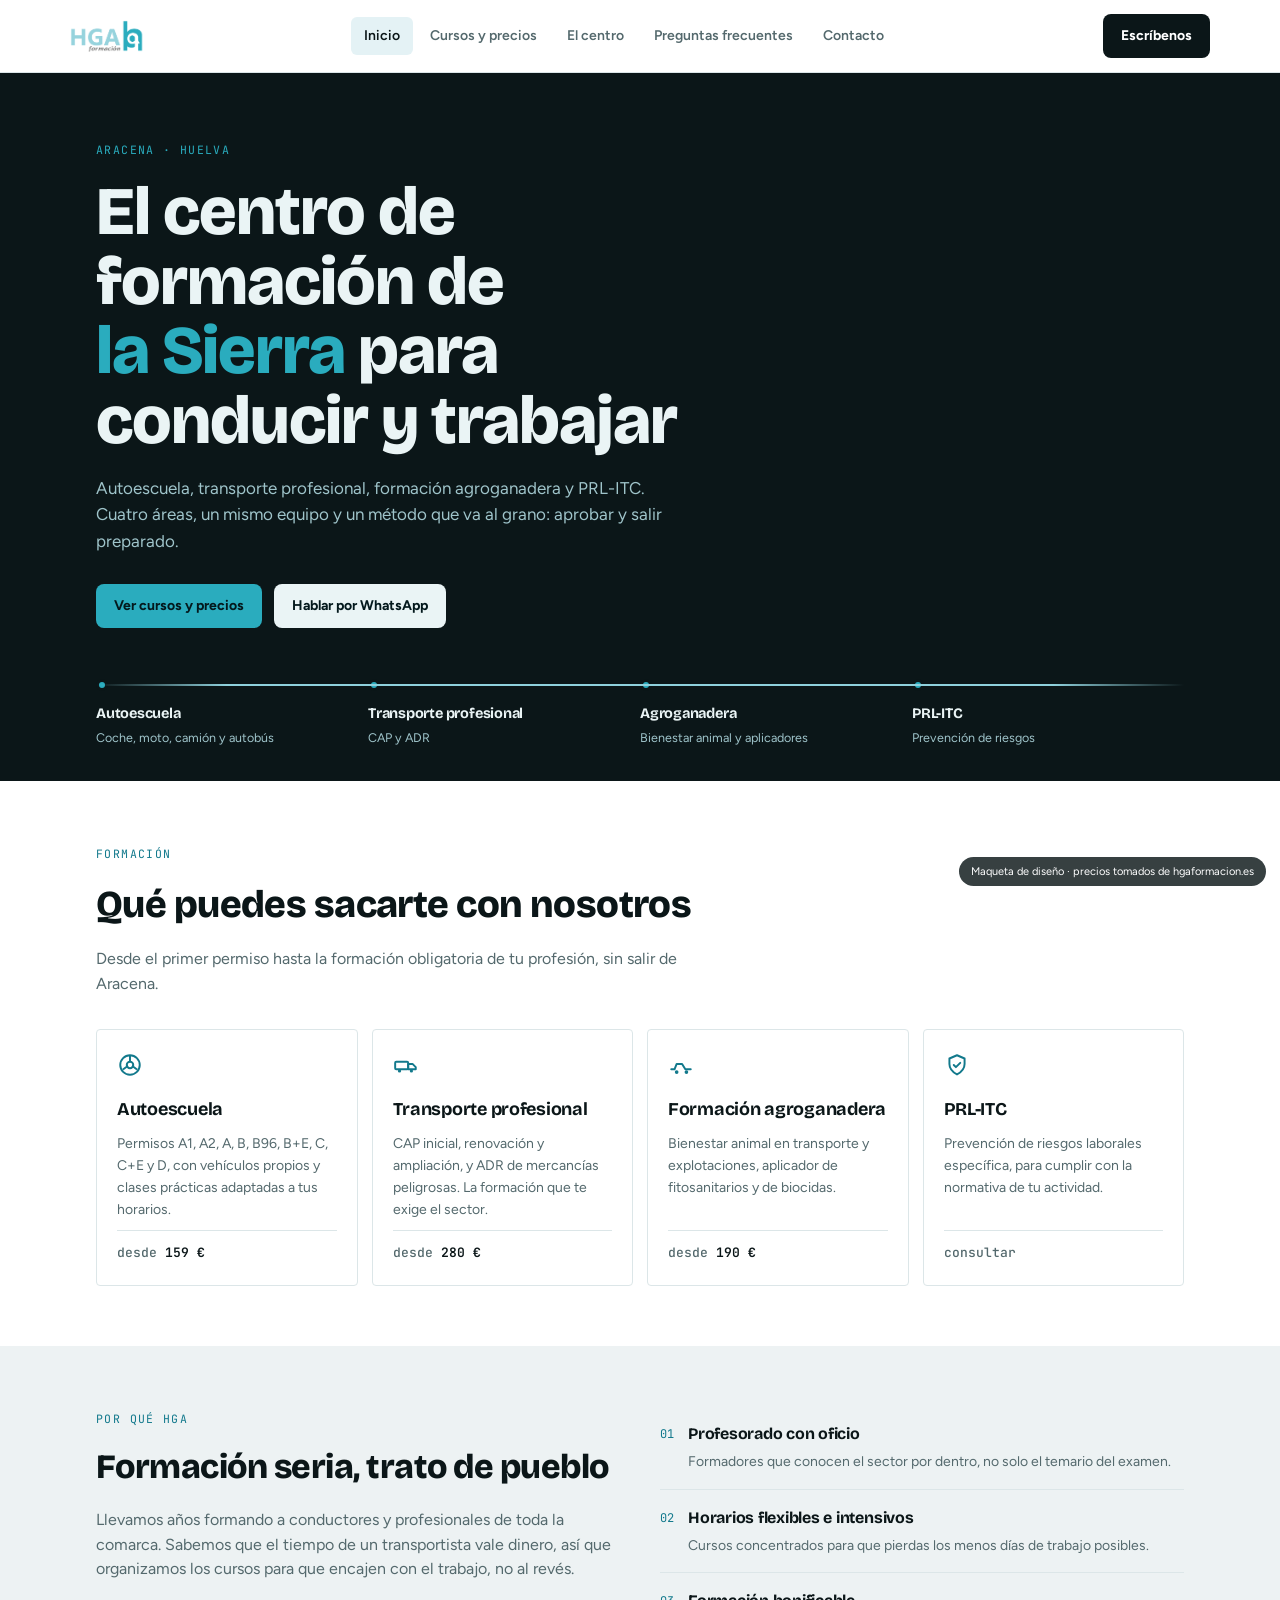
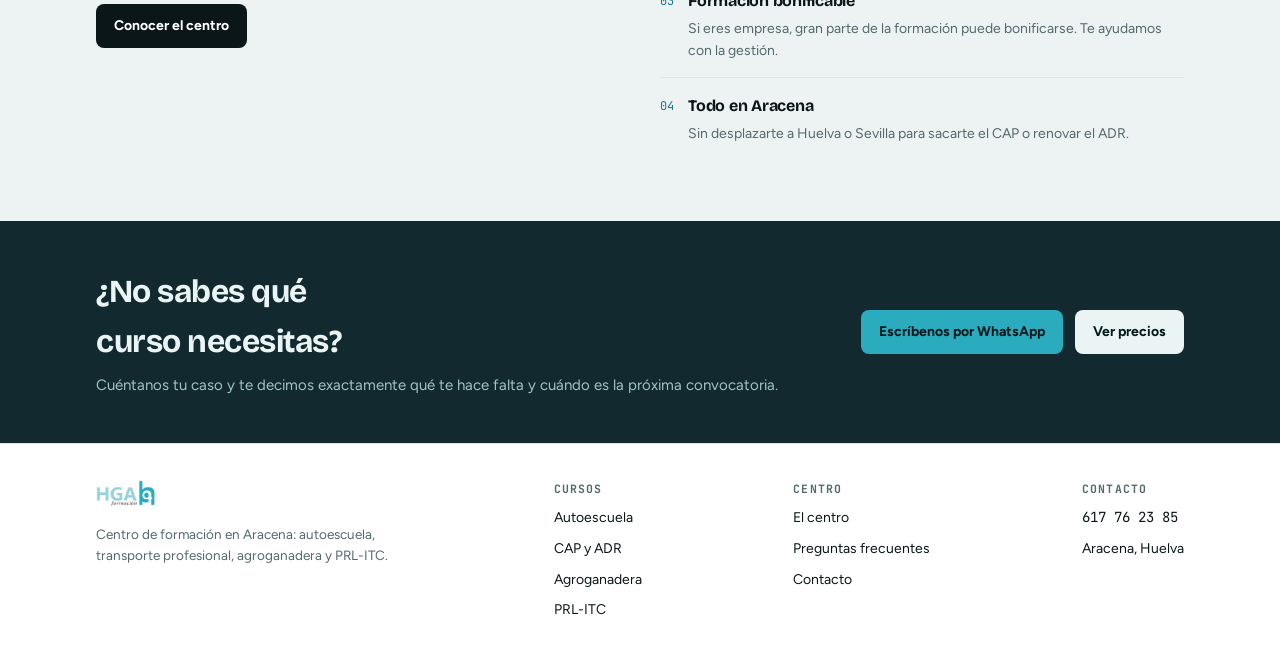
==== index.html @ 6712f412 "Web inicial de HGA Formacion" ====
<!doctype html>
<html lang="es">
<head>
<meta charset="utf-8">
<meta name="viewport" content="width=device-width, initial-scale=1">
<title>HGA Formación — Autoescuela y formación profesional en Aracena</title>
<meta name="description" content="Autoescuela, CAP, ADR, formación agroganadera y PRL-ITC en Aracena, Sierra de Aracena y Picos de Aroche.">
<link rel="stylesheet" href="assets/style.css">
</head>
<body>

<div class="flag">Maqueta de diseño<span class="long"> · precios tomados de hgaformacion.es</span></div>

<nav class="nav">
  <div class="wrap nav-inner">
    <a href="index.html"><img src="assets/logo.png" alt="HGA Formación"></a>
    <div class="nav-links">
      <a href="index.html" data-nav="inicio" class="active">Inicio</a>
      <a href="cursos.html" data-nav="cursos">Cursos y precios</a>
      <a href="el-centro.html" data-nav="centro">El centro</a>
      <a href="preguntas-frecuentes.html" data-nav="faq">Preguntas frecuentes</a>
      <a href="contacto.html" data-nav="contacto">Contacto</a>
    </div>
    <a class="btn btn-dark" href="contacto.html">Escríbenos</a>
  </div>
</nav>

<main>
<div class="hero">
    <div class="wrap">
      <span class="eyebrow">Aracena · Huelva</span>
      <h1>El centro de formación de <em>la Sierra</em> para conducir y trabajar</h1>
      <p class="sub">Autoescuela, transporte profesional, formación agroganadera y PRL-ITC. Cuatro áreas, un mismo equipo y un método que va al grano: aprobar y salir preparado.</p>
      <div class="ctas">
        <a class="btn btn-teal" href="cursos.html">Ver cursos y precios</a>
        <a class="btn btn-light" href="contacto.html">Hablar por WhatsApp</a>
      </div>
      <div class="route">
        <div class="route-line"></div>
        <div class="route-stops">
          <div class="route-stop"><div class="dot"></div><h4>Autoescuela</h4><p>Coche, moto, camión y autobús</p></div>
          <div class="route-stop"><div class="dot"></div><h4>Transporte profesional</h4><p>CAP y ADR</p></div>
          <div class="route-stop"><div class="dot"></div><h4>Agroganadera</h4><p>Bienestar animal y aplicadores</p></div>
          <div class="route-stop"><div class="dot"></div><h4>PRL-ITC</h4><p>Prevención de riesgos</p></div>
        </div>
      </div>
    </div>
  </div>

  <section>
    <div class="wrap">
      <div class="head">
        <span class="label">Formación</span>
        <h2>Qué puedes sacarte con nosotros</h2>
        <p>Desde el primer permiso hasta la formación obligatoria de tu profesión, sin salir de Aracena.</p>
      </div>
      <div class="grid-4">
        <a class="tile" href="cursos.html">
          <div class="ico"><svg width="26" height="26" viewBox="0 0 24 24" fill="none"><circle cx="12" cy="12" r="9" stroke="currentColor" stroke-width="1.8"/><circle cx="12" cy="12" r="3" stroke="currentColor" stroke-width="1.8"/><path d="M12 3v6M5.5 16.2l4.7-3.6M18.5 16.2l-4.7-3.6" stroke="currentColor" stroke-width="1.8"/></svg></div>
          <h3>Autoescuela</h3>
          <p>Permisos A1, A2, A, B, B96, B+E, C, C+E y D, con vehículos propios y clases prácticas adaptadas a tus horarios.</p>
          <div class="from"><span>desde</span> 159 €</div>
        </a>
        <a class="tile" href="cursos.html">
          <div class="ico"><svg width="26" height="26" viewBox="0 0 24 24" fill="none"><rect x="2" y="9" width="12" height="7" rx="1" stroke="currentColor" stroke-width="1.8"/><path d="M14 11h4l3 3v2h-7v-5z" stroke="currentColor" stroke-width="1.8" stroke-linejoin="round"/><circle cx="6" cy="17.5" r="1.5" fill="currentColor"/><circle cx="17" cy="17.5" r="1.5" fill="currentColor"/></svg></div>
          <h3>Transporte profesional</h3>
          <p>CAP inicial, renovación y ampliación, y ADR de mercancías peligrosas. La formación que te exige el sector.</p>
          <div class="from"><span>desde</span> 280 €</div>
        </a>
        <a class="tile" href="cursos.html">
          <div class="ico"><svg width="26" height="26" viewBox="0 0 24 24" fill="none"><path d="M3 16h3l2-5h5l3 5h5" stroke="currentColor" stroke-width="1.8" stroke-linecap="round" stroke-linejoin="round"/><circle cx="8" cy="18.5" r="1.7" fill="currentColor"/><circle cx="17" cy="18.5" r="1.7" fill="currentColor"/></svg></div>
          <h3>Formación agroganadera</h3>
          <p>Bienestar animal en transporte y explotaciones, aplicador de fitosanitarios y de biocidas.</p>
          <div class="from"><span>desde</span> 190 €</div>
        </a>
        <a class="tile" href="cursos.html">
          <div class="ico"><svg width="26" height="26" viewBox="0 0 24 24" fill="none"><path d="M12 3l7 3v5c0 5-3.2 7.6-7 9.7C8.2 18.6 5 16 5 11V6l7-3z" stroke="currentColor" stroke-width="1.8" stroke-linejoin="round"/><path d="M9 12l2 2 4-4" stroke="currentColor" stroke-width="1.8" stroke-linecap="round" stroke-linejoin="round"/></svg></div>
          <h3>PRL-ITC</h3>
          <p>Prevención de riesgos laborales específica, para cumplir con la normativa de tu actividad.</p>
          <div class="from"><span>consultar</span></div>
        </a>
      </div>
    </div>
  </section>

  <section class="mist">
    <div class="wrap grid-2">
      <div>
        <span class="label">Por qué HGA</span>
        <h2 style="font-size:clamp(24px,3.2vw,34px); font-weight:800; margin-top:10px;">Formación seria, trato de pueblo</h2>
        <p style="margin-top:14px; color:var(--ink-soft); font-size:16px;">Llevamos años formando a conductores y profesionales de toda la comarca. Sabemos que el tiempo de un transportista vale dinero, así que organizamos los cursos para que encajen con el trabajo, no al revés.</p>
        <div style="margin-top:22px;">
          <a class="btn btn-dark" href="el-centro.html">Conocer el centro</a>
        </div>
      </div>
      <div>
        <div class="feature"><span class="k">01</span><div><h4>Profesorado con oficio</h4><p>Formadores que conocen el sector por dentro, no solo el temario del examen.</p></div></div>
        <div class="feature"><span class="k">02</span><div><h4>Horarios flexibles e intensivos</h4><p>Cursos concentrados para que pierdas los menos días de trabajo posibles.</p></div></div>
        <div class="feature"><span class="k">03</span><div><h4>Formación bonificable</h4><p>Si eres empresa, gran parte de la formación puede bonificarse. Te ayudamos con la gestión.</p></div></div>
        <div class="feature"><span class="k">04</span><div><h4>Todo en Aracena</h4><p>Sin desplazarte a Huelva o Sevilla para sacarte el CAP o renovar el ADR.</p></div></div>
      </div>
    </div>
  </section>

  <div class="band">
    <div class="wrap band-inner">
      <div>
        <h2>¿No sabes qué curso necesitas?</h2>
        <p>Cuéntanos tu caso y te decimos exactamente qué te hace falta y cuándo es la próxima convocatoria.</p>
      </div>
      <div style="display:flex; gap:12px; flex-wrap:wrap;">
        <a class="btn btn-teal" href="contacto.html">Escríbenos por WhatsApp</a>
        <a class="btn btn-light" href="cursos.html">Ver precios</a>
      </div>
    </div>
  </div>
</main>

<footer>
  <div class="wrap foot">
    <div>
      <img src="assets/logo.png" alt="HGA Formación">
      <p>Centro de formación en Aracena: autoescuela, transporte profesional, agroganadera y PRL-ITC.</p>
    </div>
    <div>
      <h4>Cursos</h4>
      <a href="cursos.html">Autoescuela</a>
      <a href="cursos.html">CAP y ADR</a>
      <a href="cursos.html">Agroganadera</a>
      <a href="cursos.html">PRL-ITC</a>
    </div>
    <div>
      <h4>Centro</h4>
      <a href="el-centro.html">El centro</a>
      <a href="preguntas-frecuentes.html">Preguntas frecuentes</a>
      <a href="contacto.html">Contacto</a>
    </div>
    <div>
      <h4>Contacto</h4>
      <a href="contacto.html" class="num">617 76 23 85</a>
      <a href="contacto.html">Aracena, Huelva</a>
    </div>
  </div>
</footer>

</body>
</html>
---- assets/style.css ----
@import url('https://fonts.googleapis.com/css2?family=Bricolage+Grotesque:opsz,wght@12..96,600;12..96,700;12..96,800&family=Figtree:wght@400;500;600;700&family=JetBrains+Mono:wght@500;600&display=swap');

  :root{
    --paper:#FFFFFF;
    --mist:#EDF2F3;
    --ink:#0B1618;
    --ink-soft:#54696D;
    --teal:#12798C;
    --teal-bright:#2AACBE;
    --teal-light:#8FD1DC;
    --teal-soft:#E4F2F5;
    --line:#DCE6E8;
    --on-dark:#EAF4F5;
    --on-dark-soft:#9FC4CA;
    --dark-panel:#0B1618;
    --dark-panel-2:#122A2F;
  }
  @media (prefers-color-scheme: dark){
    :root:not([data-theme="light"]){
      --paper:#0A1517;
      --mist:#101F22;
      --ink:#E9F3F4;
      --ink-soft:#95AEB2;
      --teal:#3FB0C3;
      --teal-bright:#5CC8D8;
      --teal-light:#2F707B;
      --teal-soft:#12292E;
      --line:#1E3438;
      --on-dark:#EAF4F5;
      --on-dark-soft:#9FC4CA;
      --dark-panel:#06100F;
      --dark-panel-2:#0F2226;
    }
  }
  :root[data-theme="dark"]{
    --paper:#0A1517;
    --mist:#101F22;
    --ink:#E9F3F4;
    --ink-soft:#95AEB2;
    --teal:#3FB0C3;
    --teal-bright:#5CC8D8;
    --teal-light:#2F707B;
    --teal-soft:#12292E;
    --line:#1E3438;
    --on-dark:#EAF4F5;
    --on-dark-soft:#9FC4CA;
    --dark-panel:#06100F;
    --dark-panel-2:#0F2226;
  }

  *{box-sizing:border-box;}
  body{margin:0; background:var(--paper); color:var(--ink); font-family:'Figtree', system-ui, sans-serif; -webkit-font-smoothing:antialiased; line-height:1.55;}
  h1,h2,h3,h4{font-family:'Bricolage Grotesque', system-ui, sans-serif; margin:0; text-wrap:balance; letter-spacing:-.015em;}
  p{margin:0;}
  a{color:inherit; text-decoration:none;}
  .num{font-family:'JetBrains Mono', monospace; font-variant-numeric:tabular-nums;}
  .wrap{max-width:1140px; margin:0 auto; padding:0 26px;}
  .label{font-family:'JetBrains Mono', monospace; font-size:11.5px; letter-spacing:.12em; text-transform:uppercase; color:var(--teal);}

  /* ---------- nav ---------- */
  .nav{position:sticky; top:0; z-index:40; background:color-mix(in srgb, var(--paper) 92%, transparent); backdrop-filter:blur(10px); border-bottom:1px solid var(--line);}
  .nav-inner{display:flex; align-items:center; justify-content:space-between; gap:18px; padding:14px 0;}
  .nav img{height:32px; width:auto; display:block;}
  .nav-links{display:flex; gap:4px; overflow-x:auto; scrollbar-width:none;}
  .nav-links::-webkit-scrollbar{display:none;}
  .nav-links a{font-size:14px; font-weight:600; color:var(--ink-soft); padding:8px 13px; border-radius:6px; white-space:nowrap;}
  .nav-links a:hover{background:var(--mist); color:var(--ink);}
  .nav-links a.active{color:var(--ink); background:var(--teal-soft);}
  .btn{display:inline-flex; align-items:center; gap:8px; font-weight:700; font-size:14px; padding:11px 18px; border-radius:8px; white-space:nowrap; border:none; cursor:pointer; font-family:'Figtree',sans-serif;}
  .btn-dark{background:var(--ink); color:var(--paper);}
  .btn-teal{background:var(--teal-bright); color:#04191D;}
  .btn-line{border:1.5px solid var(--line); color:var(--ink);}
  .btn-light{background:var(--on-dark); color:#04191D;}


  /* ---------- hero ---------- */
  .hero{background:var(--dark-panel); color:var(--on-dark); padding:64px 0 0; position:relative; overflow:hidden;}
  .hero .eyebrow{color:var(--teal-bright); font-family:'JetBrains Mono',monospace; font-size:11.5px; letter-spacing:.12em; text-transform:uppercase;}
  .hero h1{font-size:clamp(38px,6.2vw,68px); font-weight:800; line-height:1.02; margin-top:16px; max-width:15ch; color:var(--on-dark);}
  .hero h1 em{font-style:normal; color:var(--teal-bright);}
  .hero .sub{margin-top:20px; font-size:17px; color:var(--on-dark-soft); max-width:52ch;}
  .hero .ctas{margin-top:30px; display:flex; gap:12px; flex-wrap:wrap;}
  .route{margin-top:56px; padding-bottom:34px;}
  .route-line{position:relative; height:2px; background:linear-gradient(90deg, transparent, var(--teal-light) 12%, var(--teal-light) 88%, transparent);}
  .route-stops{display:grid; grid-template-columns:repeat(4,1fr); margin-top:-7px;}
  .route-stop{text-align:left; padding-right:14px;}
  .route-stop .dot{width:12px; height:12px; border-radius:50%; background:var(--teal-bright); border:3px solid var(--dark-panel); margin-bottom:12px;}
  .route-stop h4{font-size:14.5px; color:var(--on-dark); font-weight:700;}
  .route-stop p{font-size:12.5px; color:var(--on-dark-soft); margin-top:3px;}

  /* ---------- sections ---------- */
  section{padding:60px 0;}
  section.mist{background:var(--mist);}
  .head{max-width:62ch; margin-bottom:32px;}
  .head h2{font-size:clamp(26px,3.6vw,38px); font-weight:800; margin-top:10px;}
  .head p{margin-top:12px; color:var(--ink-soft); font-size:16px;}

  .grid-4{display:grid; grid-template-columns:repeat(4,1fr); gap:14px;}
  .grid-3{display:grid; grid-template-columns:repeat(3,1fr); gap:16px;}
  .grid-2{display:grid; grid-template-columns:1fr 1fr; gap:40px; align-items:start;}

  .tile{background:var(--paper); border:1px solid var(--line); border-radius:4px; padding:22px 20px; display:flex; flex-direction:column; gap:10px; transition:border-color .15s;}
  .tile:hover{border-color:var(--teal-bright);}
  .tile .ico{color:var(--teal); }
  .tile h3{font-size:18px; font-weight:700;}
  .tile p{font-size:14px; color:var(--ink-soft); flex:1;}
  .tile .from{font-family:'JetBrains Mono',monospace; font-size:13px; color:var(--ink); font-weight:600; border-top:1px solid var(--line); padding-top:12px;}
  .tile .from span{color:var(--ink-soft); font-weight:500;}

  /* ---------- price tables ---------- */
  .price-block{margin-bottom:44px;}
  .price-head{display:flex; align-items:baseline; justify-content:space-between; gap:16px; border-bottom:2px solid var(--ink); padding-bottom:10px; margin-bottom:4px; flex-wrap:wrap;}
  .price-head h3{font-size:22px; font-weight:800;}
  .price-head span{font-size:13px; color:var(--ink-soft);}
  .price-row{display:flex; align-items:baseline; justify-content:space-between; gap:16px; padding:14px 2px; border-bottom:1px solid var(--line);}
  .price-row .name{font-size:15px; font-weight:600;}
  .price-row .desc{font-size:13px; color:var(--ink-soft); margin-top:2px; max-width:60ch;}
  .price-row .val{font-family:'JetBrains Mono',monospace; font-size:16px; font-weight:600; color:var(--teal); white-space:nowrap;}
  .note{margin-top:14px; font-size:13px; color:var(--ink-soft);}

  /* ---------- centro / lists ---------- */
  .feature{display:flex; gap:14px; padding:16px 0; border-bottom:1px solid var(--line);}
  .feature:last-child{border-bottom:none;}
  .feature .k{font-family:'JetBrains Mono',monospace; font-size:12px; color:var(--teal); padding-top:3px;}
  .feature h4{font-size:16px; font-weight:700;}
  .feature p{font-size:14px; color:var(--ink-soft); margin-top:4px;}
  .art{width:100%; height:auto; display:block; border-radius:4px;}

  /* ---------- faq ---------- */
  details{border-bottom:1px solid var(--line); padding:16px 0;}
  summary{cursor:pointer; font-weight:700; font-size:16px; list-style:none; display:flex; justify-content:space-between; gap:14px; align-items:center;}
  summary::-webkit-details-marker{display:none;}
  summary::after{content:"+"; font-family:'JetBrains Mono',monospace; color:var(--teal); font-size:19px;}
  details[open] summary::after{content:"–";}
  details p{margin-top:10px; font-size:14.5px; color:var(--ink-soft); max-width:70ch;}

  /* ---------- contact ---------- */
  .contact-grid{display:grid; grid-template-columns:1fr 1fr; gap:36px;}
  .field{display:flex; flex-direction:column; gap:6px; margin-bottom:14px;}
  .field label{font-size:13px; font-weight:600; color:var(--ink-soft);}
  .field input, .field select, .field textarea{
    font-family:'Figtree',sans-serif; font-size:15px; padding:11px 13px; border:1px solid var(--line);
    border-radius:6px; background:var(--paper); color:var(--ink);
  }
  .field input:focus, .field select:focus, .field textarea:focus{outline:2px solid var(--teal-bright); outline-offset:1px; border-color:transparent;}
  .info-card{background:var(--dark-panel); color:var(--on-dark); border-radius:4px; padding:28px 26px;}
  .info-card h3{color:var(--on-dark); font-size:20px; font-weight:700;}
  .info-item{margin-top:20px;}
  .info-item .k{font-family:'JetBrains Mono',monospace; font-size:11px; letter-spacing:.1em; text-transform:uppercase; color:var(--teal-bright);}
  .info-item p{margin-top:5px; font-size:15.5px; color:var(--on-dark);}
  .info-item p.small{font-size:13.5px; color:var(--on-dark-soft);}

  /* ---------- cta band ---------- */
  .band{background:var(--dark-panel-2); color:var(--on-dark); padding:46px 0;}
  .band-inner{display:flex; justify-content:space-between; align-items:center; gap:24px; flex-wrap:wrap;}
  .band h2{color:var(--on-dark); font-size:clamp(23px,3vw,32px); max-width:20ch;}
  .band p{color:var(--on-dark-soft); margin-top:8px; font-size:15px;}

  /* ---------- footer ---------- */
  footer{border-top:1px solid var(--line); padding:36px 0 46px;}
  .foot{display:flex; justify-content:space-between; gap:26px; flex-wrap:wrap;}
  .foot img{height:26px;}
  .foot p{font-size:13.5px; color:var(--ink-soft); margin-top:10px; max-width:34ch;}
  .foot h4{font-size:11.5px; font-family:'JetBrains Mono',monospace; letter-spacing:.1em; text-transform:uppercase; color:var(--ink-soft);}
  .foot a{display:block; font-size:14px; color:var(--ink); margin-top:9px;}

  .flag{position:fixed; bottom:14px; right:14px; z-index:60; background:var(--ink); color:var(--paper); font-size:11px; padding:6px 12px; border-radius:100px; opacity:.82;}
  .flag .long{display:inline;}
  @media (max-width:700px){ .flag .long{display:none;} }

  @media (max-width:900px){
    .grid-4{grid-template-columns:repeat(2,1fr);}
    .grid-3, .grid-2, .contact-grid{grid-template-columns:1fr;}
    .route-stops{grid-template-columns:repeat(2,1fr); gap:22px 0;}
    .nav-inner{flex-wrap:wrap;}
    .nav-links{order:3; width:100%;}
  }
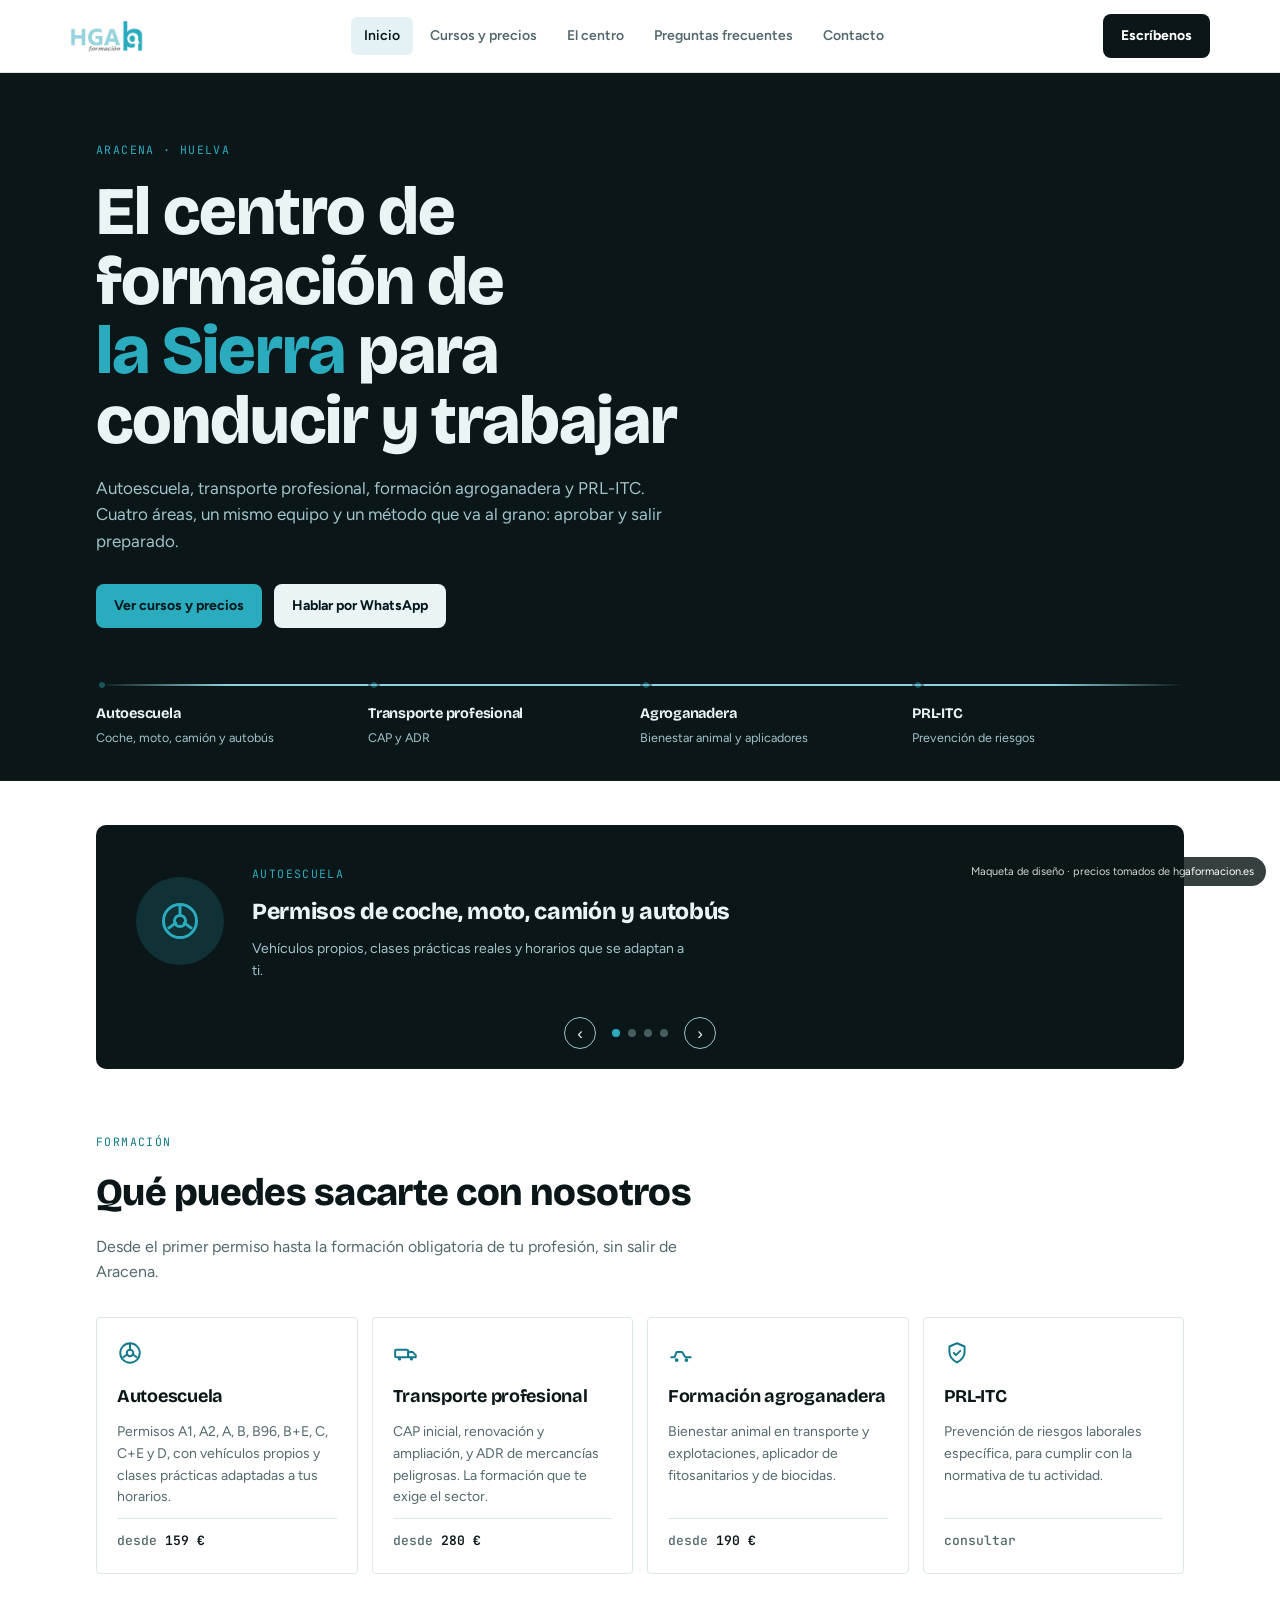
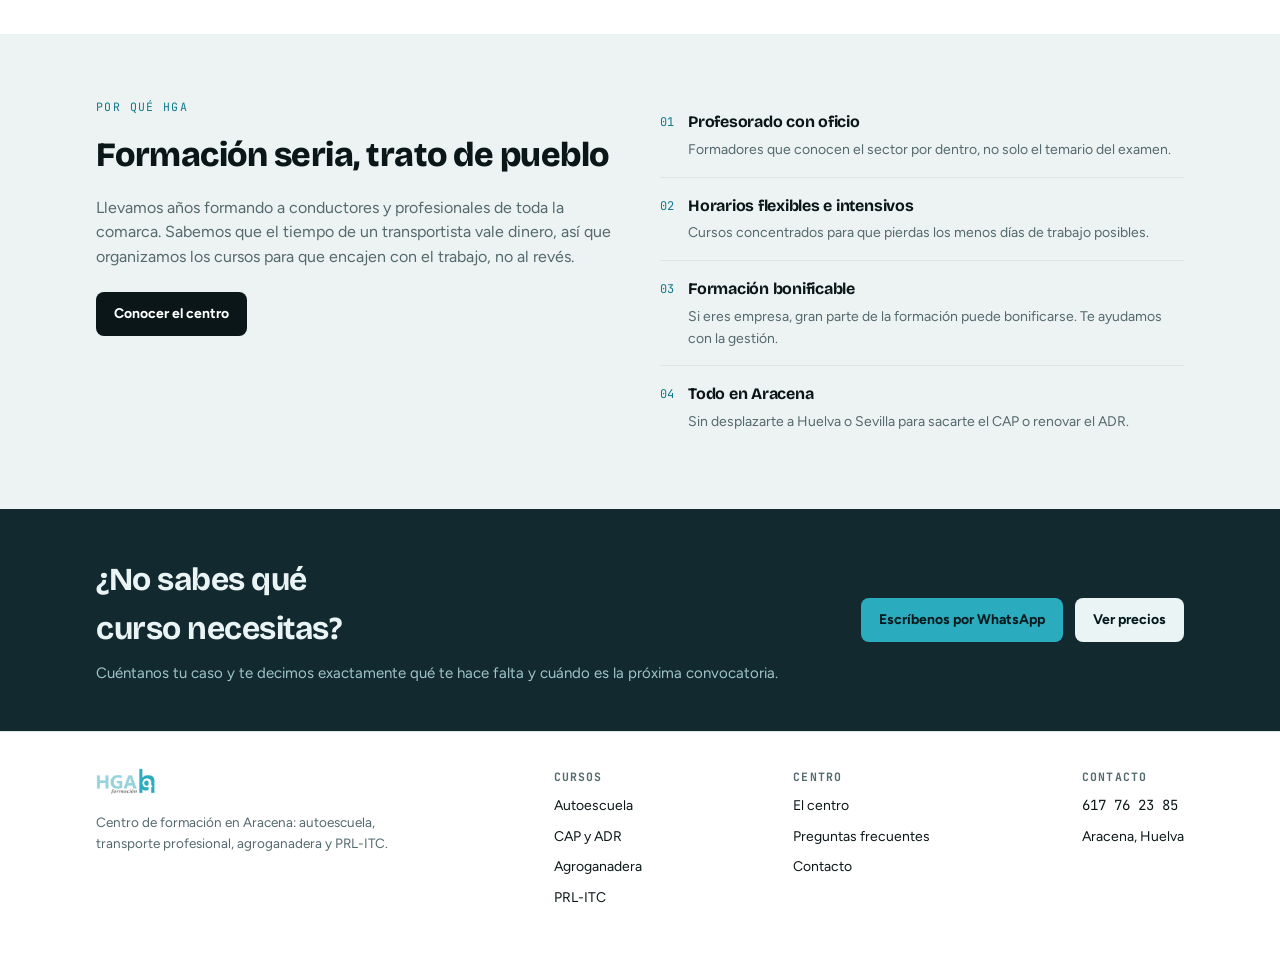
==== commit dc8afc61: "WhatsApp en botones de contacto y carrusel en el inicio" ====
--- a/index.html
+++ b/index.html
@@ -21,7 +21,7 @@
       <a href="preguntas-frecuentes.html" data-nav="faq">Preguntas frecuentes</a>
       <a href="contacto.html" data-nav="contacto">Contacto</a>
     </div>
-    <a class="btn btn-dark" href="contacto.html">Escríbenos</a>
+    <a class="btn btn-dark" href="https://wa.me/34617762385?text=Hola%2C%20estaba%20viendo%20la%20web%20de%20HGA%20Formaci%C3%B3n%20y%20necesito%20m%C3%A1s%20informaci%C3%B3n." target="_blank" rel="noopener">Escríbenos</a>
   </div>
 </nav>
 
@@ -33,7 +33,7 @@
       <p class="sub">Autoescuela, transporte profesional, formación agroganadera y PRL-ITC. Cuatro áreas, un mismo equipo y un método que va al grano: aprobar y salir preparado.</p>
       <div class="ctas">
         <a class="btn btn-teal" href="cursos.html">Ver cursos y precios</a>
-        <a class="btn btn-light" href="contacto.html">Hablar por WhatsApp</a>
+        <a class="btn btn-light" href="https://wa.me/34617762385?text=Hola%2C%20estaba%20viendo%20la%20web%20de%20HGA%20Formaci%C3%B3n%20y%20necesito%20m%C3%A1s%20informaci%C3%B3n." target="_blank" rel="noopener">Hablar por WhatsApp</a>
       </div>
       <div class="route">
         <div class="route-line"></div>
@@ -46,6 +46,65 @@
       </div>
     </div>
   </div>
+
+  <section class="showcase">
+    <div class="wrap">
+      <div class="carousel" id="heroCarousel">
+        <div class="slide-track">
+          <article class="slide is-active" data-slide="0">
+            <div class="slide-visual" style="--accent:var(--teal-bright)">
+              <svg width="44" height="44" viewBox="0 0 24 24" fill="none"><circle cx="12" cy="12" r="9" stroke="currentColor" stroke-width="1.6"/><circle cx="12" cy="12" r="3" stroke="currentColor" stroke-width="1.6"/><path d="M12 3v6M5.5 16.2l4.7-3.6M18.5 16.2l-4.7-3.6" stroke="currentColor" stroke-width="1.6"/></svg>
+            </div>
+            <div class="slide-copy">
+              <span class="label">Autoescuela</span>
+              <h3>Permisos de coche, moto, camión y autobús</h3>
+              <p>Vehículos propios, clases prácticas reales y horarios que se adaptan a ti.</p>
+            </div>
+          </article>
+          <article class="slide" data-slide="1">
+            <div class="slide-visual" style="--accent:var(--teal-light)">
+              <svg width="44" height="44" viewBox="0 0 24 24" fill="none"><rect x="2" y="9" width="12" height="7" rx="1" stroke="currentColor" stroke-width="1.6"/><path d="M14 11h4l3 3v2h-7v-5z" stroke="currentColor" stroke-width="1.6" stroke-linejoin="round"/><circle cx="6" cy="17.5" r="1.5" fill="currentColor"/><circle cx="17" cy="17.5" r="1.5" fill="currentColor"/></svg>
+            </div>
+            <div class="slide-copy">
+              <span class="label">Transporte profesional</span>
+              <h3>CAP y ADR para no parar de trabajar</h3>
+              <p>La formación que exige el sector, concentrada para perder los menos días posibles.</p>
+            </div>
+          </article>
+          <article class="slide" data-slide="2">
+            <div class="slide-visual" style="--accent:var(--teal)">
+              <svg width="44" height="44" viewBox="0 0 24 24" fill="none"><path d="M3 16h3l2-5h5l3 5h5" stroke="currentColor" stroke-width="1.6" stroke-linecap="round" stroke-linejoin="round"/><circle cx="8" cy="18.5" r="1.7" fill="currentColor"/><circle cx="17" cy="18.5" r="1.7" fill="currentColor"/></svg>
+            </div>
+            <div class="slide-copy">
+              <span class="label">Formación agroganadera</span>
+              <h3>Bienestar animal y aplicadores certificados</h3>
+              <p>Cursos obligatorios para explotaciones y transporte de animales vivos.</p>
+            </div>
+          </article>
+          <article class="slide" data-slide="3">
+            <div class="slide-visual" style="--accent:var(--teal-bright)">
+              <svg width="44" height="44" viewBox="0 0 24 24" fill="none"><path d="M12 3l7 3v5c0 5-3.2 7.6-7 9.7C8.2 18.6 5 16 5 11V6l7-3z" stroke="currentColor" stroke-width="1.6" stroke-linejoin="round"/><path d="M9 12l2 2 4-4" stroke="currentColor" stroke-width="1.6" stroke-linecap="round" stroke-linejoin="round"/></svg>
+            </div>
+            <div class="slide-copy">
+              <span class="label">PRL-ITC</span>
+              <h3>Prevención de riesgos a medida de tu empresa</h3>
+              <p>Formación bonificable adaptada a la actividad de cada negocio.</p>
+            </div>
+          </article>
+        </div>
+        <div class="carousel-controls">
+          <button class="car-btn" data-dir="-1" aria-label="Anterior">‹</button>
+          <div class="dots">
+            <button class="dot is-active" data-slide="0" aria-label="Ir a diapositiva 1"></button>
+            <button class="dot" data-slide="1" aria-label="Ir a diapositiva 2"></button>
+            <button class="dot" data-slide="2" aria-label="Ir a diapositiva 3"></button>
+            <button class="dot" data-slide="3" aria-label="Ir a diapositiva 4"></button>
+          </div>
+          <button class="car-btn" data-dir="1" aria-label="Siguiente">›</button>
+        </div>
+      </div>
+    </div>
+  </section>
 
   <section>
     <div class="wrap">
@@ -109,7 +168,7 @@
         <p>Cuéntanos tu caso y te decimos exactamente qué te hace falta y cuándo es la próxima convocatoria.</p>
       </div>
       <div style="display:flex; gap:12px; flex-wrap:wrap;">
-        <a class="btn btn-teal" href="contacto.html">Escríbenos por WhatsApp</a>
+        <a class="btn btn-teal" href="https://wa.me/34617762385?text=Hola%2C%20estaba%20viendo%20la%20web%20de%20HGA%20Formaci%C3%B3n%20y%20necesito%20m%C3%A1s%20informaci%C3%B3n." target="_blank" rel="noopener">Escríbenos por WhatsApp</a>
         <a class="btn btn-light" href="cursos.html">Ver precios</a>
       </div>
     </div>
@@ -143,5 +202,29 @@
   </div>
 </footer>
 
+<script>
+(function(){
+  var root = document.getElementById('heroCarousel');
+  if(!root) return;
+  var slides = Array.prototype.slice.call(root.querySelectorAll('.slide'));
+  var dots = Array.prototype.slice.call(root.querySelectorAll('.dot'));
+  var idx = 0, timer;
+  function show(i){
+    idx = (i + slides.length) % slides.length;
+    slides.forEach(function(s,n){ s.classList.toggle('is-active', n===idx); });
+    dots.forEach(function(d,n){ d.classList.toggle('is-active', n===idx); });
+  }
+  function restart(){ clearInterval(timer); timer = setInterval(function(){ show(idx+1); }, 5000); }
+  root.querySelectorAll('.car-btn').forEach(function(btn){
+    btn.addEventListener('click', function(){ show(idx + parseInt(btn.dataset.dir,10)); restart(); });
+  });
+  dots.forEach(function(d){
+    d.addEventListener('click', function(){ show(parseInt(d.dataset.slide,10)); restart(); });
+  });
+  root.addEventListener('mouseenter', function(){ clearInterval(timer); });
+  root.addEventListener('mouseleave', restart);
+  restart();
+})();
+</script>
 </body>
 </html>
--- a/assets/style.css
+++ b/assets/style.css
@@ -150,6 +150,28 @@
   .info-item p{margin-top:5px; font-size:15.5px; color:var(--on-dark);}
   .info-item p.small{font-size:13.5px; color:var(--on-dark-soft);}
 
+  /* ---------- showcase carousel ---------- */
+  .showcase{padding:44px 0 0;}
+  .carousel{background:var(--dark-panel); border-radius:10px; overflow:hidden;}
+  .slide-track{position:relative; min-height:190px;}
+  .slide{position:absolute; inset:0; display:flex; align-items:center; gap:28px; padding:36px 40px; opacity:0; transform:translateX(16px); transition:opacity .5s ease, transform .5s ease; pointer-events:none;}
+  .slide.is-active{opacity:1; transform:translateX(0); pointer-events:auto; position:relative;}
+  .slide-visual{flex:none; width:88px; height:88px; border-radius:50%; display:flex; align-items:center; justify-content:center; background:color-mix(in srgb, var(--accent, var(--teal-bright)) 18%, transparent); color:var(--accent, var(--teal-bright));}
+  .slide-copy .label{color:var(--teal-bright);}
+  .slide-copy h3{color:var(--on-dark); font-size:clamp(18px,2.2vw,23px); font-weight:800; margin-top:8px; max-width:36ch;}
+  .slide-copy p{color:var(--on-dark-soft); margin-top:8px; font-size:14px; max-width:48ch;}
+  .carousel-controls{display:flex; align-items:center; justify-content:center; gap:16px; padding:0 0 20px;}
+  .car-btn{width:32px; height:32px; border-radius:50%; border:1px solid var(--on-dark-soft); background:transparent; color:var(--on-dark); font-size:17px; cursor:pointer; display:flex; align-items:center; justify-content:center; line-height:1;}
+  .car-btn:hover{background:var(--dark-panel-2);}
+  .dots{display:flex; gap:8px;}
+  .dot{width:8px; height:8px; border-radius:50%; border:none; background:var(--on-dark-soft); opacity:.4; cursor:pointer; padding:0;}
+  .dot.is-active{opacity:1; background:var(--teal-bright);}
+  @media (max-width:700px){
+    .slide{flex-direction:column; text-align:center; gap:14px; padding:30px 24px;}
+    .slide-copy p{max-width:none;}
+    .slide-track{min-height:290px;}
+  }
+
   /* ---------- cta band ---------- */
   .band{background:var(--dark-panel-2); color:var(--on-dark); padding:46px 0;}
   .band-inner{display:flex; justify-content:space-between; align-items:center; gap:24px; flex-wrap:wrap;}
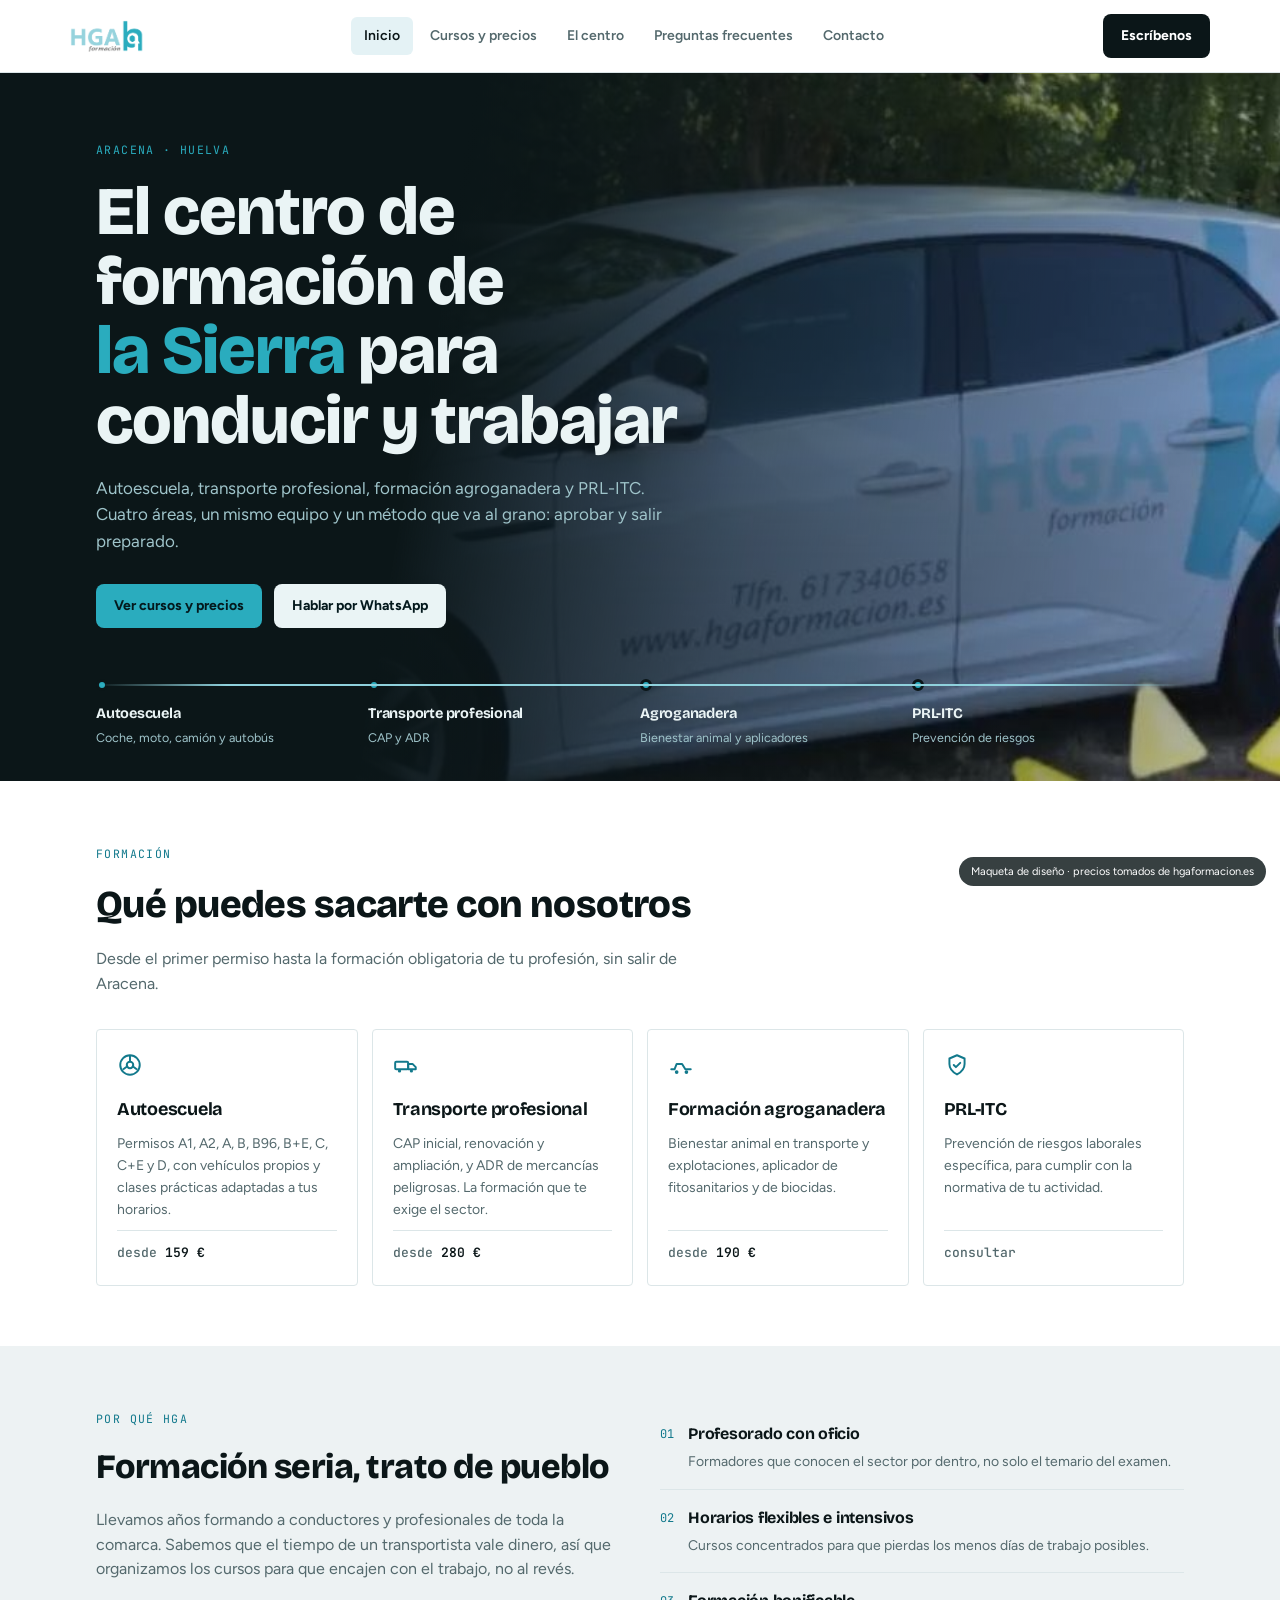
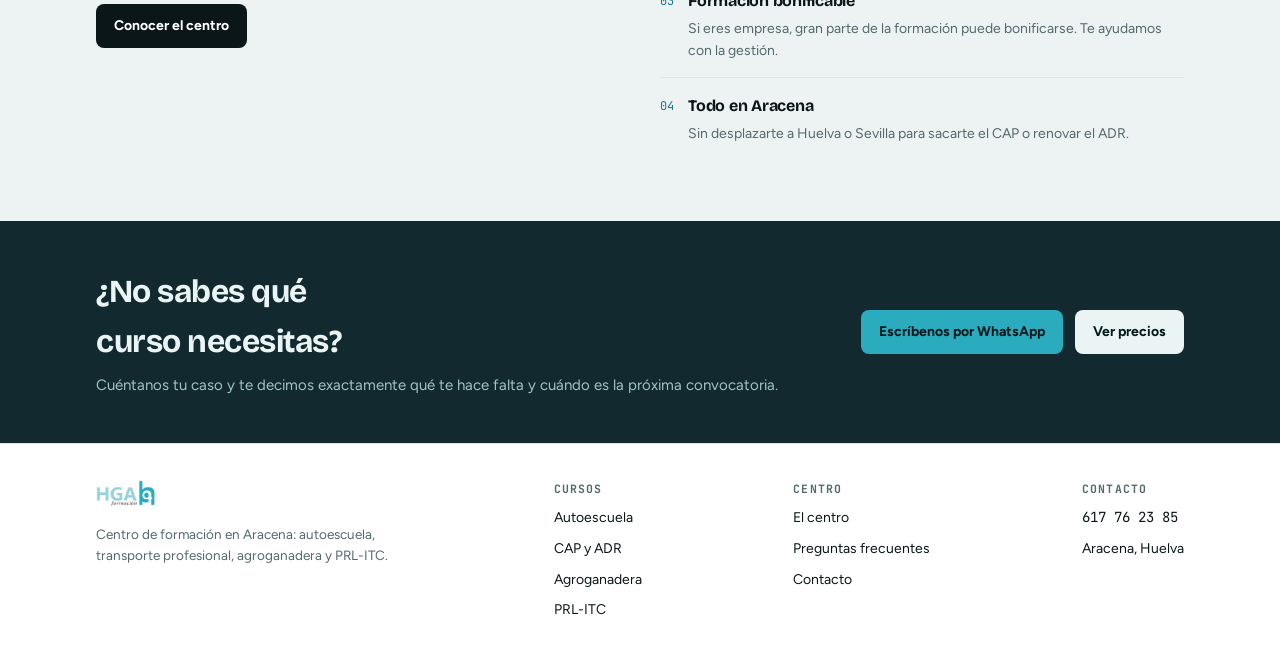
==== commit bccf9342: "Cabecera con foto del vehiculo en vez del carrusel" ====
--- a/index.html
+++ b/index.html
@@ -46,65 +46,6 @@
       </div>
     </div>
   </div>
-
-  <section class="showcase">
-    <div class="wrap">
-      <div class="carousel" id="heroCarousel">
-        <div class="slide-track">
-          <article class="slide is-active" data-slide="0">
-            <div class="slide-visual" style="--accent:var(--teal-bright)">
-              <svg width="44" height="44" viewBox="0 0 24 24" fill="none"><circle cx="12" cy="12" r="9" stroke="currentColor" stroke-width="1.6"/><circle cx="12" cy="12" r="3" stroke="currentColor" stroke-width="1.6"/><path d="M12 3v6M5.5 16.2l4.7-3.6M18.5 16.2l-4.7-3.6" stroke="currentColor" stroke-width="1.6"/></svg>
-            </div>
-            <div class="slide-copy">
-              <span class="label">Autoescuela</span>
-              <h3>Permisos de coche, moto, camión y autobús</h3>
-              <p>Vehículos propios, clases prácticas reales y horarios que se adaptan a ti.</p>
-            </div>
-          </article>
-          <article class="slide" data-slide="1">
-            <div class="slide-visual" style="--accent:var(--teal-light)">
-              <svg width="44" height="44" viewBox="0 0 24 24" fill="none"><rect x="2" y="9" width="12" height="7" rx="1" stroke="currentColor" stroke-width="1.6"/><path d="M14 11h4l3 3v2h-7v-5z" stroke="currentColor" stroke-width="1.6" stroke-linejoin="round"/><circle cx="6" cy="17.5" r="1.5" fill="currentColor"/><circle cx="17" cy="17.5" r="1.5" fill="currentColor"/></svg>
-            </div>
-            <div class="slide-copy">
-              <span class="label">Transporte profesional</span>
-              <h3>CAP y ADR para no parar de trabajar</h3>
-              <p>La formación que exige el sector, concentrada para perder los menos días posibles.</p>
-            </div>
-          </article>
-          <article class="slide" data-slide="2">
-            <div class="slide-visual" style="--accent:var(--teal)">
-              <svg width="44" height="44" viewBox="0 0 24 24" fill="none"><path d="M3 16h3l2-5h5l3 5h5" stroke="currentColor" stroke-width="1.6" stroke-linecap="round" stroke-linejoin="round"/><circle cx="8" cy="18.5" r="1.7" fill="currentColor"/><circle cx="17" cy="18.5" r="1.7" fill="currentColor"/></svg>
-            </div>
-            <div class="slide-copy">
-              <span class="label">Formación agroganadera</span>
-              <h3>Bienestar animal y aplicadores certificados</h3>
-              <p>Cursos obligatorios para explotaciones y transporte de animales vivos.</p>
-            </div>
-          </article>
-          <article class="slide" data-slide="3">
-            <div class="slide-visual" style="--accent:var(--teal-bright)">
-              <svg width="44" height="44" viewBox="0 0 24 24" fill="none"><path d="M12 3l7 3v5c0 5-3.2 7.6-7 9.7C8.2 18.6 5 16 5 11V6l7-3z" stroke="currentColor" stroke-width="1.6" stroke-linejoin="round"/><path d="M9 12l2 2 4-4" stroke="currentColor" stroke-width="1.6" stroke-linecap="round" stroke-linejoin="round"/></svg>
-            </div>
-            <div class="slide-copy">
-              <span class="label">PRL-ITC</span>
-              <h3>Prevención de riesgos a medida de tu empresa</h3>
-              <p>Formación bonificable adaptada a la actividad de cada negocio.</p>
-            </div>
-          </article>
-        </div>
-        <div class="carousel-controls">
-          <button class="car-btn" data-dir="-1" aria-label="Anterior">‹</button>
-          <div class="dots">
-            <button class="dot is-active" data-slide="0" aria-label="Ir a diapositiva 1"></button>
-            <button class="dot" data-slide="1" aria-label="Ir a diapositiva 2"></button>
-            <button class="dot" data-slide="2" aria-label="Ir a diapositiva 3"></button>
-            <button class="dot" data-slide="3" aria-label="Ir a diapositiva 4"></button>
-          </div>
-          <button class="car-btn" data-dir="1" aria-label="Siguiente">›</button>
-        </div>
-      </div>
-    </div>
-  </section>
 
   <section>
     <div class="wrap">
@@ -202,29 +143,5 @@
   </div>
 </footer>
 
-<script>
-(function(){
-  var root = document.getElementById('heroCarousel');
-  if(!root) return;
-  var slides = Array.prototype.slice.call(root.querySelectorAll('.slide'));
-  var dots = Array.prototype.slice.call(root.querySelectorAll('.dot'));
-  var idx = 0, timer;
-  function show(i){
-    idx = (i + slides.length) % slides.length;
-    slides.forEach(function(s,n){ s.classList.toggle('is-active', n===idx); });
-    dots.forEach(function(d,n){ d.classList.toggle('is-active', n===idx); });
-  }
-  function restart(){ clearInterval(timer); timer = setInterval(function(){ show(idx+1); }, 5000); }
-  root.querySelectorAll('.car-btn').forEach(function(btn){
-    btn.addEventListener('click', function(){ show(idx + parseInt(btn.dataset.dir,10)); restart(); });
-  });
-  dots.forEach(function(d){
-    d.addEventListener('click', function(){ show(parseInt(d.dataset.slide,10)); restart(); });
-  });
-  root.addEventListener('mouseenter', function(){ clearInterval(timer); });
-  root.addEventListener('mouseleave', restart);
-  restart();
-})();
-</script>
 </body>
 </html>
--- a/assets/style.css
+++ b/assets/style.css
@@ -75,6 +75,8 @@
 
   /* ---------- hero ---------- */
   .hero{background:var(--dark-panel); color:var(--on-dark); padding:64px 0 0; position:relative; overflow:hidden;}
+  .hero::before{content:""; position:absolute; inset:0; background-image:linear-gradient(100deg, var(--dark-panel) 34%, color-mix(in srgb, var(--dark-panel) 62%, transparent) 58%, color-mix(in srgb, var(--dark-panel) 18%, transparent) 100%), url('hero-coche.jpg'); background-size:cover; background-position:center 38%; z-index:0;}
+  .hero > .wrap{position:relative; z-index:1;}
   .hero .eyebrow{color:var(--teal-bright); font-family:'JetBrains Mono',monospace; font-size:11.5px; letter-spacing:.12em; text-transform:uppercase;}
   .hero h1{font-size:clamp(38px,6.2vw,68px); font-weight:800; line-height:1.02; margin-top:16px; max-width:15ch; color:var(--on-dark);}
   .hero h1 em{font-style:normal; color:var(--teal-bright);}
@@ -150,28 +152,6 @@
   .info-item p{margin-top:5px; font-size:15.5px; color:var(--on-dark);}
   .info-item p.small{font-size:13.5px; color:var(--on-dark-soft);}
 
-  /* ---------- showcase carousel ---------- */
-  .showcase{padding:44px 0 0;}
-  .carousel{background:var(--dark-panel); border-radius:10px; overflow:hidden;}
-  .slide-track{position:relative; min-height:190px;}
-  .slide{position:absolute; inset:0; display:flex; align-items:center; gap:28px; padding:36px 40px; opacity:0; transform:translateX(16px); transition:opacity .5s ease, transform .5s ease; pointer-events:none;}
-  .slide.is-active{opacity:1; transform:translateX(0); pointer-events:auto; position:relative;}
-  .slide-visual{flex:none; width:88px; height:88px; border-radius:50%; display:flex; align-items:center; justify-content:center; background:color-mix(in srgb, var(--accent, var(--teal-bright)) 18%, transparent); color:var(--accent, var(--teal-bright));}
-  .slide-copy .label{color:var(--teal-bright);}
-  .slide-copy h3{color:var(--on-dark); font-size:clamp(18px,2.2vw,23px); font-weight:800; margin-top:8px; max-width:36ch;}
-  .slide-copy p{color:var(--on-dark-soft); margin-top:8px; font-size:14px; max-width:48ch;}
-  .carousel-controls{display:flex; align-items:center; justify-content:center; gap:16px; padding:0 0 20px;}
-  .car-btn{width:32px; height:32px; border-radius:50%; border:1px solid var(--on-dark-soft); background:transparent; color:var(--on-dark); font-size:17px; cursor:pointer; display:flex; align-items:center; justify-content:center; line-height:1;}
-  .car-btn:hover{background:var(--dark-panel-2);}
-  .dots{display:flex; gap:8px;}
-  .dot{width:8px; height:8px; border-radius:50%; border:none; background:var(--on-dark-soft); opacity:.4; cursor:pointer; padding:0;}
-  .dot.is-active{opacity:1; background:var(--teal-bright);}
-  @media (max-width:700px){
-    .slide{flex-direction:column; text-align:center; gap:14px; padding:30px 24px;}
-    .slide-copy p{max-width:none;}
-    .slide-track{min-height:290px;}
-  }
-
   /* ---------- cta band ---------- */
   .band{background:var(--dark-panel-2); color:var(--on-dark); padding:46px 0;}
   .band-inner{display:flex; justify-content:space-between; align-items:center; gap:24px; flex-wrap:wrap;}
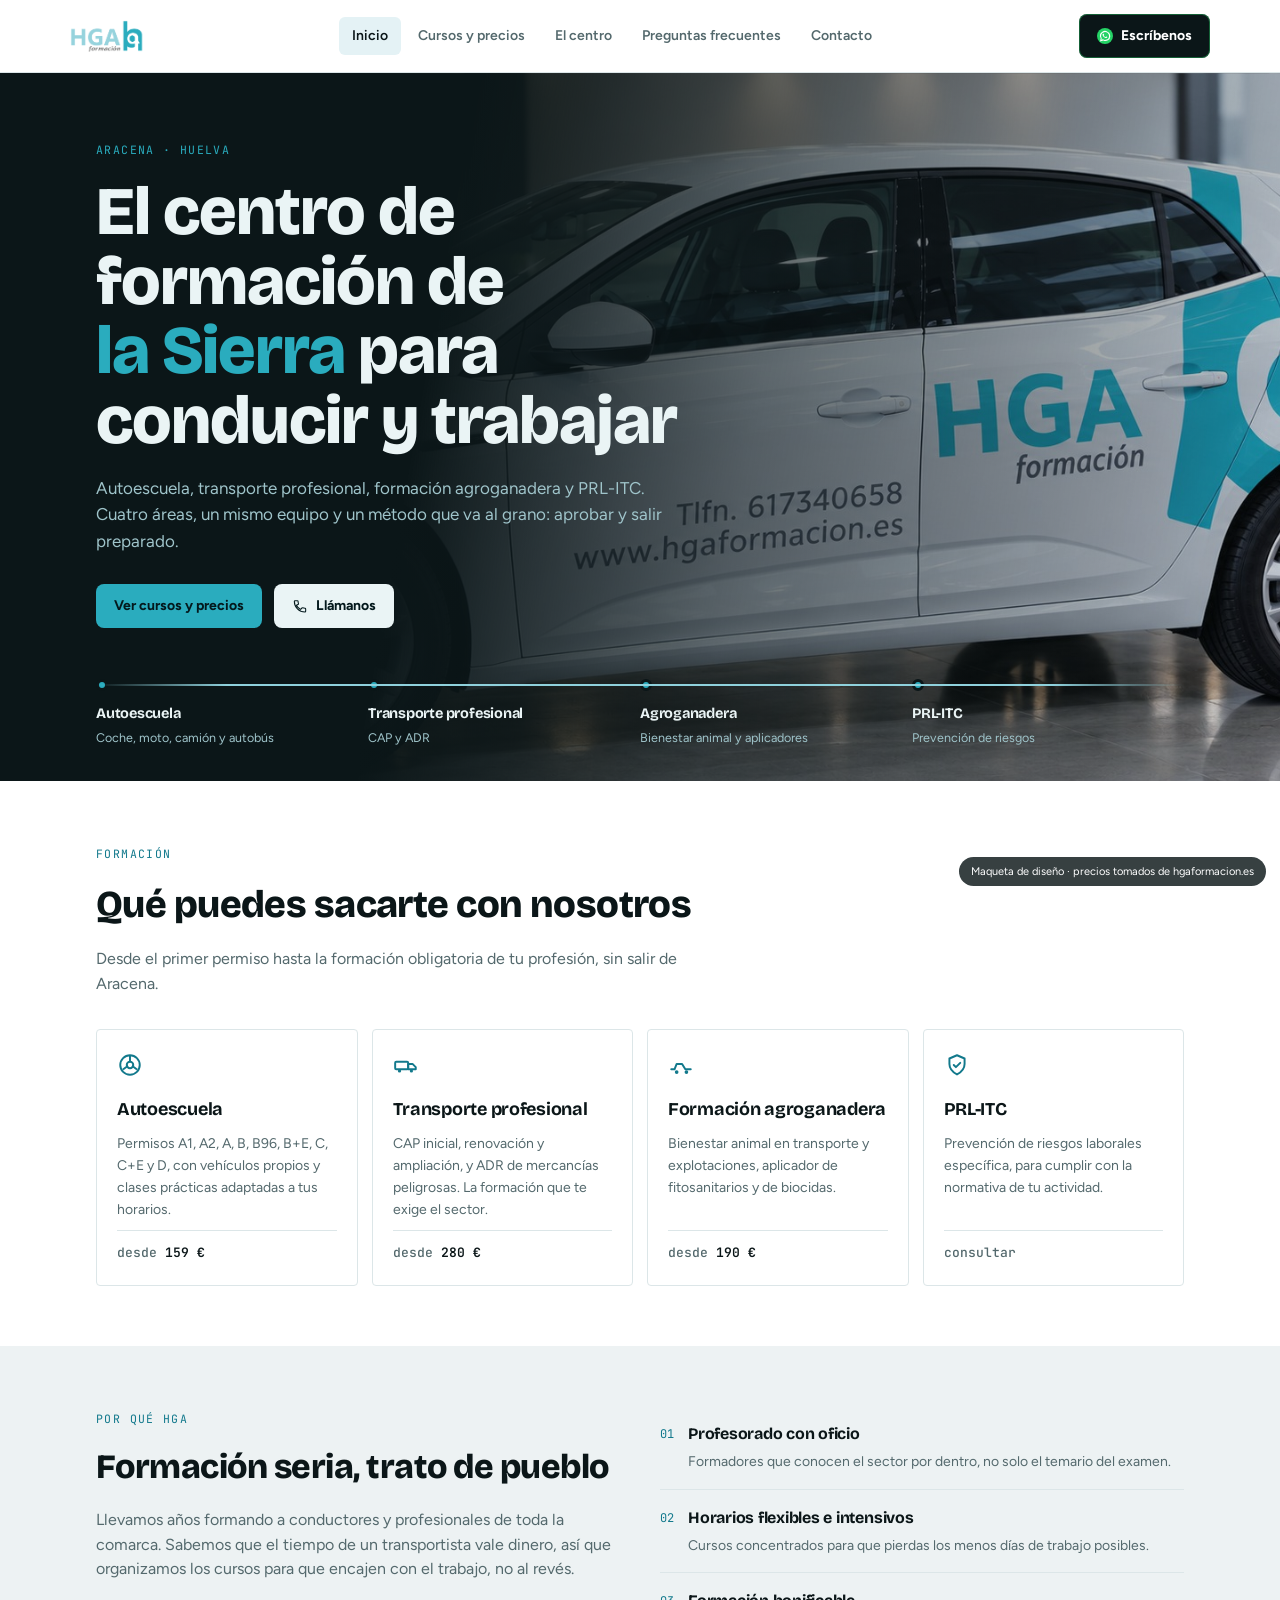
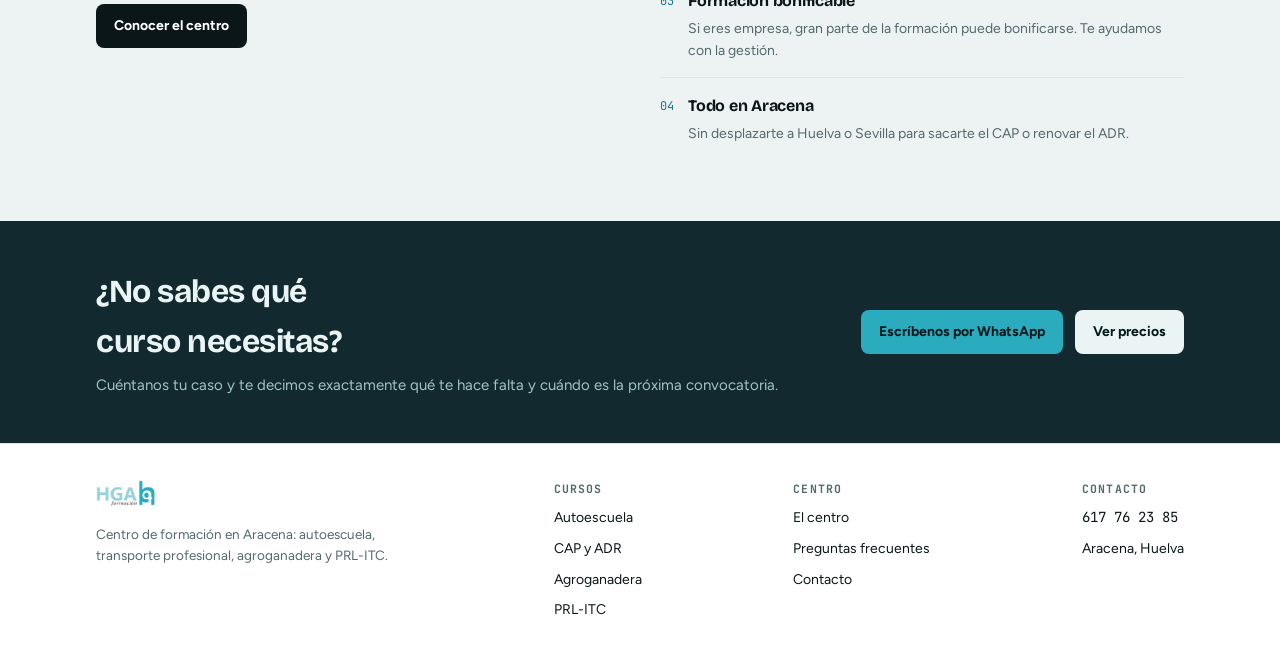
==== commit 1d32679e: "Icono WhatsApp en header y boton Llamanos en el hero" ====
--- a/index.html
+++ b/index.html
@@ -21,7 +21,7 @@
       <a href="preguntas-frecuentes.html" data-nav="faq">Preguntas frecuentes</a>
       <a href="contacto.html" data-nav="contacto">Contacto</a>
     </div>
-    <a class="btn btn-dark" href="https://wa.me/34617762385?text=Hola%2C%20estaba%20viendo%20la%20web%20de%20HGA%20Formaci%C3%B3n%20y%20necesito%20m%C3%A1s%20informaci%C3%B3n." target="_blank" rel="noopener">Escríbenos</a>
+    <a class="btn btn-dark btn-wa" href="https://wa.me/34617762385?text=Hola%2C%20estaba%20viendo%20la%20web%20de%20HGA%20Formaci%C3%B3n%20y%20necesito%20m%C3%A1s%20informaci%C3%B3n." target="_blank" rel="noopener"><svg width="16" height="16" viewBox="0 0 32 32" fill="none"><circle cx="16" cy="16" r="16" fill="#25D366"/><path d="M22.9 9.1a9.6 9.6 0 0 0-15.4 11.3L6 27l6.8-1.8a9.6 9.6 0 0 0 13.7-8.6c0-2.6-1-5-2.6-7.5Zm-6.9 14.7a8 8 0 0 1-4.1-1.1l-.3-.2-3 .8.8-2.9-.2-.3a8 8 0 1 1 14.9-4 8 8 0 0 1-8.1 7.7Zm4.4-6c-.2-.1-1.4-.7-1.7-.8-.2-.1-.4-.1-.6.1-.2.2-.6.8-.8 1-.1.2-.3.2-.5.1-.2-.1-1-.4-1.9-1.2-.7-.6-1.2-1.4-1.3-1.6-.1-.2 0-.4.1-.5l.4-.4.3-.4c.1-.1.1-.3 0-.4-.1-.1-.6-1.4-.8-1.9-.2-.5-.4-.4-.6-.4h-.5c-.2 0-.4.1-.6.3-.2.2-.8.8-.8 1.9 0 1.1.8 2.2.9 2.4.1.2 1.6 2.5 4 3.5.6.2 1 .4 1.3.5.6.2 1.1.1 1.5-.1.5-.2 1.4-.6 1.6-1.1.2-.5.2-1 .1-1.1-.1-.1-.2-.1-.4-.2Z" fill="#fff"/></svg>Escríbenos</a>
   </div>
 </nav>
 
@@ -33,7 +33,7 @@
       <p class="sub">Autoescuela, transporte profesional, formación agroganadera y PRL-ITC. Cuatro áreas, un mismo equipo y un método que va al grano: aprobar y salir preparado.</p>
       <div class="ctas">
         <a class="btn btn-teal" href="cursos.html">Ver cursos y precios</a>
-        <a class="btn btn-light" href="https://wa.me/34617762385?text=Hola%2C%20estaba%20viendo%20la%20web%20de%20HGA%20Formaci%C3%B3n%20y%20necesito%20m%C3%A1s%20informaci%C3%B3n." target="_blank" rel="noopener">Hablar por WhatsApp</a>
+        <a class="btn btn-light" href="tel:+34617762385"><svg width="16" height="16" viewBox="0 0 24 24" fill="none"><path d="M6.6 10.8c1.4 2.7 3.6 4.9 6.3 6.3l2.1-2.1c.3-.3.7-.4 1-.2 1.1.4 2.3.6 3.5.6.6 0 1 .4 1 1V20c0 .6-.4 1-1 1-9 0-16-7-16-16 0-.6.4-1 1-1h3.6c.6 0 1 .4 1 1 0 1.2.2 2.4.6 3.5.1.3 0 .7-.2 1L6.6 10.8Z" stroke="currentColor" stroke-width="1.6" stroke-linejoin="round"/></svg>Llámanos</a>
       </div>
       <div class="route">
         <div class="route-line"></div>
--- a/assets/style.css
+++ b/assets/style.css
@@ -71,6 +71,8 @@
   .btn-teal{background:var(--teal-bright); color:#04191D;}
   .btn-line{border:1.5px solid var(--line); color:var(--ink);}
   .btn-light{background:var(--on-dark); color:#04191D;}
+  .btn-wa{box-shadow:0 0 0 1px rgba(37,211,102,.4) inset; transition:box-shadow .15s;}
+  .btn-wa:hover{box-shadow:0 0 0 1.5px rgba(37,211,102,.7) inset;}
 
 
   /* ---------- hero ---------- */
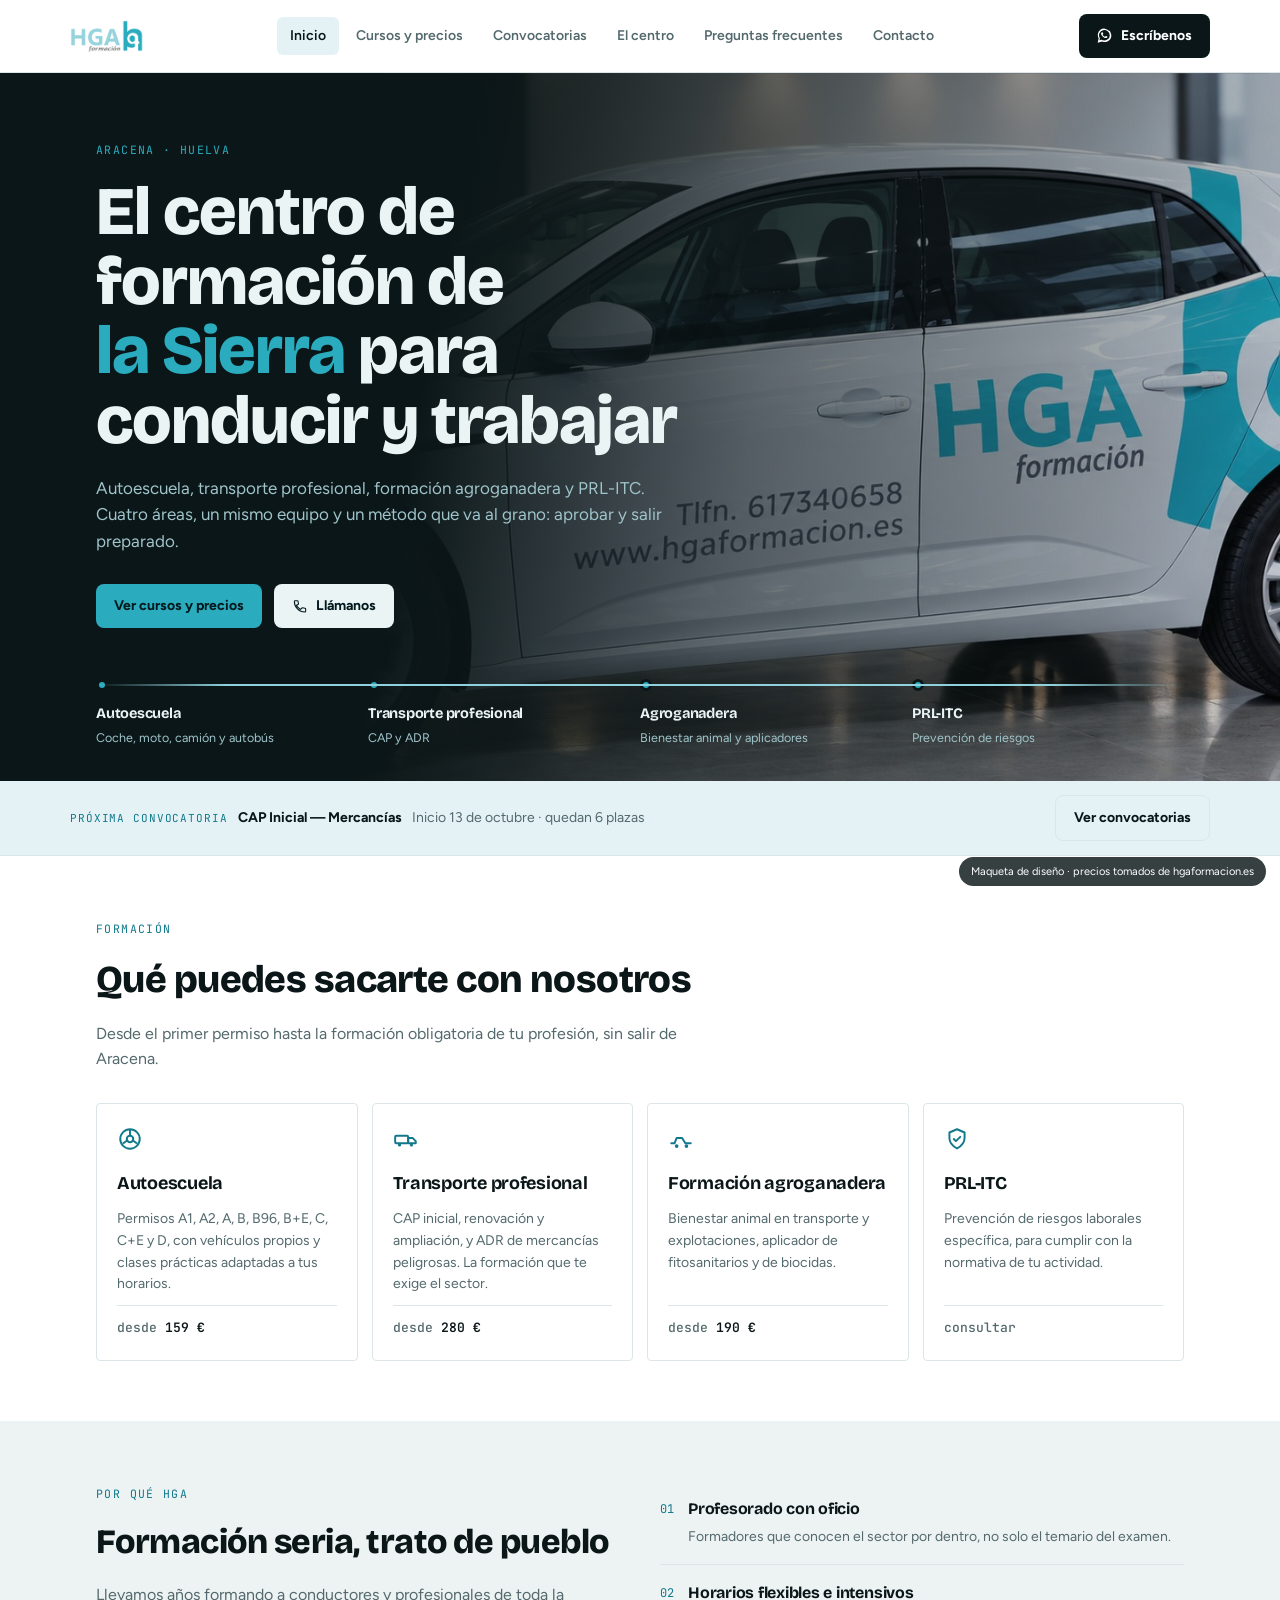
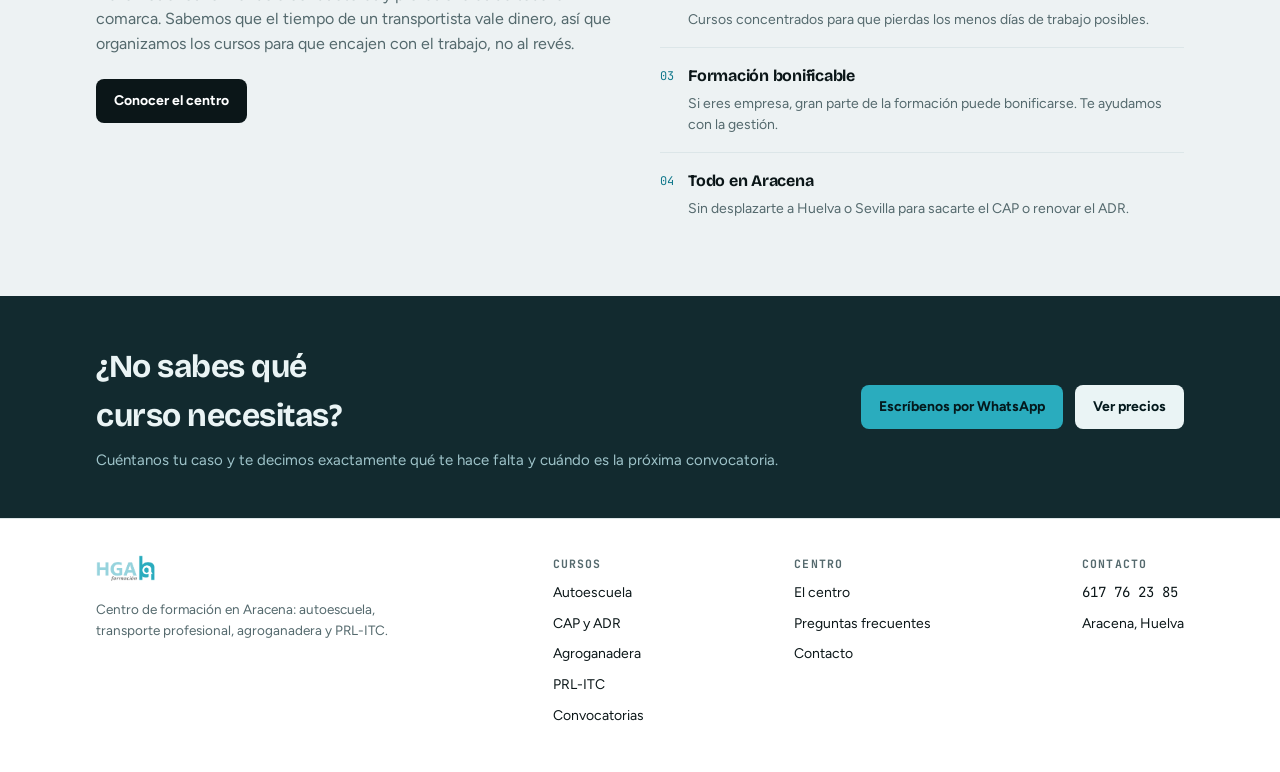
==== commit 8b1668a1: "Quitar verde del boton WhatsApp de cabecera y añadir pagina de Convocatorias" ====
--- a/index.html
+++ b/index.html
@@ -6,6 +6,10 @@
 <title>HGA Formación — Autoescuela y formación profesional en Aracena</title>
 <meta name="description" content="Autoescuela, CAP, ADR, formación agroganadera y PRL-ITC en Aracena, Sierra de Aracena y Picos de Aroche.">
 <link rel="stylesheet" href="assets/style.css">
+<link rel="icon" href="assets/favicon.ico" sizes="any">
+<link rel="icon" href="assets/favicon-32x32.png" type="image/png" sizes="32x32">
+<link rel="icon" href="assets/favicon-16x16.png" type="image/png" sizes="16x16">
+<link rel="apple-touch-icon" href="assets/apple-touch-icon.png">
 </head>
 <body>
 
@@ -14,14 +18,20 @@
 <nav class="nav">
   <div class="wrap nav-inner">
     <a href="index.html"><img src="assets/logo.png" alt="HGA Formación"></a>
-    <div class="nav-links">
+    <div class="nav-links" id="navLinks">
       <a href="index.html" data-nav="inicio" class="active">Inicio</a>
       <a href="cursos.html" data-nav="cursos">Cursos y precios</a>
+      <a href="convocatorias.html" data-nav="convocatorias">Convocatorias</a>
       <a href="el-centro.html" data-nav="centro">El centro</a>
       <a href="preguntas-frecuentes.html" data-nav="faq">Preguntas frecuentes</a>
       <a href="contacto.html" data-nav="contacto">Contacto</a>
     </div>
-    <a class="btn btn-dark btn-wa" href="https://wa.me/34617762385?text=Hola%2C%20estaba%20viendo%20la%20web%20de%20HGA%20Formaci%C3%B3n%20y%20necesito%20m%C3%A1s%20informaci%C3%B3n." target="_blank" rel="noopener"><svg width="16" height="16" viewBox="0 0 32 32" fill="none"><circle cx="16" cy="16" r="16" fill="#25D366"/><path d="M22.9 9.1a9.6 9.6 0 0 0-15.4 11.3L6 27l6.8-1.8a9.6 9.6 0 0 0 13.7-8.6c0-2.6-1-5-2.6-7.5Zm-6.9 14.7a8 8 0 0 1-4.1-1.1l-.3-.2-3 .8.8-2.9-.2-.3a8 8 0 1 1 14.9-4 8 8 0 0 1-8.1 7.7Zm4.4-6c-.2-.1-1.4-.7-1.7-.8-.2-.1-.4-.1-.6.1-.2.2-.6.8-.8 1-.1.2-.3.2-.5.1-.2-.1-1-.4-1.9-1.2-.7-.6-1.2-1.4-1.3-1.6-.1-.2 0-.4.1-.5l.4-.4.3-.4c.1-.1.1-.3 0-.4-.1-.1-.6-1.4-.8-1.9-.2-.5-.4-.4-.6-.4h-.5c-.2 0-.4.1-.6.3-.2.2-.8.8-.8 1.9 0 1.1.8 2.2.9 2.4.1.2 1.6 2.5 4 3.5.6.2 1 .4 1.3.5.6.2 1.1.1 1.5-.1.5-.2 1.4-.6 1.6-1.1.2-.5.2-1 .1-1.1-.1-.1-.2-.1-.4-.2Z" fill="#fff"/></svg>Escríbenos</a>
+    <div class="nav-actions">
+      <a class="btn btn-dark" href="https://wa.me/34617762385?text=Hola%2C%20estaba%20viendo%20la%20web%20de%20HGA%20Formaci%C3%B3n%20y%20necesito%20m%C3%A1s%20informaci%C3%B3n." target="_blank" rel="noopener"><svg width="16" height="16" viewBox="5 5 24 24" fill="none"><path d="M22.9 9.1a9.6 9.6 0 0 0-15.4 11.3L6 27l6.8-1.8a9.6 9.6 0 0 0 13.7-8.6c0-2.6-1-5-2.6-7.5Zm-6.9 14.7a8 8 0 0 1-4.1-1.1l-.3-.2-3 .8.8-2.9-.2-.3a8 8 0 1 1 14.9-4 8 8 0 0 1-8.1 7.7Zm4.4-6c-.2-.1-1.4-.7-1.7-.8-.2-.1-.4-.1-.6.1-.2.2-.6.8-.8 1-.1.2-.3.2-.5.1-.2-.1-1-.4-1.9-1.2-.7-.6-1.2-1.4-1.3-1.6-.1-.2 0-.4.1-.5l.4-.4.3-.4c.1-.1.1-.3 0-.4-.1-.1-.6-1.4-.8-1.9-.2-.5-.4-.4-.6-.4h-.5c-.2 0-.4.1-.6.3-.2.2-.8.8-.8 1.9 0 1.1.8 2.2.9 2.4.1.2 1.6 2.5 4 3.5.6.2 1 .4 1.3.5.6.2 1.1.1 1.5-.1.5-.2 1.4-.6 1.6-1.1.2-.5.2-1 .1-1.1-.1-.1-.2-.1-.4-.2Z" fill="#fff"/></svg>Escríbenos</a>
+      <button class="nav-toggle" id="navToggle" aria-label="Abrir menú" aria-expanded="false" aria-controls="navLinks">
+        <span></span><span></span><span></span>
+      </button>
+    </div>
   </div>
 </nav>
 
@@ -44,6 +54,17 @@
           <div class="route-stop"><div class="dot"></div><h4>PRL-ITC</h4><p>Prevención de riesgos</p></div>
         </div>
       </div>
+    </div>
+  </div>
+
+  <div class="convo-banner">
+    <div class="wrap convo-banner-inner">
+      <div class="convo-banner-text">
+        <span class="k">Próxima convocatoria</span>
+        <strong>CAP Inicial — Mercancías</strong>
+        <span class="muted">Inicio 13 de octubre · quedan 6 plazas</span>
+      </div>
+      <a class="btn btn-line" href="convocatorias.html">Ver convocatorias</a>
     </div>
   </div>
 
@@ -128,6 +149,7 @@
       <a href="cursos.html">CAP y ADR</a>
       <a href="cursos.html">Agroganadera</a>
       <a href="cursos.html">PRL-ITC</a>
+      <a href="convocatorias.html">Convocatorias</a>
     </div>
     <div>
       <h4>Centro</h4>
@@ -143,5 +165,27 @@
   </div>
 </footer>
 
+<script>
+(function(){
+  var toggle = document.getElementById('navToggle');
+  var links = document.getElementById('navLinks');
+  if(!toggle || !links) return;
+  function close(){
+    links.classList.remove('is-open');
+    toggle.classList.remove('is-active');
+    toggle.setAttribute('aria-expanded','false');
+  }
+  toggle.addEventListener('click', function(e){
+    e.stopPropagation();
+    var open = links.classList.toggle('is-open');
+    toggle.classList.toggle('is-active', open);
+    toggle.setAttribute('aria-expanded', open ? 'true' : 'false');
+  });
+  links.querySelectorAll('a').forEach(function(a){ a.addEventListener('click', close); });
+  document.addEventListener('click', function(e){
+    if(!links.contains(e.target) && !toggle.contains(e.target)) close();
+  });
+})();
+</script>
 </body>
 </html>
--- a/assets/style.css
+++ b/assets/style.css
@@ -71,8 +71,12 @@
   .btn-teal{background:var(--teal-bright); color:#04191D;}
   .btn-line{border:1.5px solid var(--line); color:var(--ink);}
   .btn-light{background:var(--on-dark); color:#04191D;}
-  .btn-wa{box-shadow:0 0 0 1px rgba(37,211,102,.4) inset; transition:box-shadow .15s;}
-  .btn-wa:hover{box-shadow:0 0 0 1.5px rgba(37,211,102,.7) inset;}
+  .nav-actions{display:flex; align-items:center; gap:10px;}
+  .nav-toggle{display:none; flex-direction:column; justify-content:center; align-items:stretch; gap:5px; width:34px; height:34px; background:none; border:none; cursor:pointer; padding:0; flex:none;}
+  .nav-toggle span{display:block; width:100%; height:2px; background:var(--ink); border-radius:2px; transition:transform .2s ease, opacity .2s ease;}
+  .nav-toggle.is-active span:nth-child(1){transform:translateY(7px) rotate(45deg);}
+  .nav-toggle.is-active span:nth-child(2){opacity:0;}
+  .nav-toggle.is-active span:nth-child(3){transform:translateY(-7px) rotate(-45deg);}
 
 
   /* ---------- hero ---------- */
@@ -154,6 +158,31 @@
   .info-item p{margin-top:5px; font-size:15.5px; color:var(--on-dark);}
   .info-item p.small{font-size:13.5px; color:var(--on-dark-soft);}
 
+  /* ---------- convocatorias ---------- */
+  .convo-banner{background:var(--teal-soft); border-bottom:1px solid var(--line);}
+  .convo-banner-inner{display:flex; align-items:center; justify-content:space-between; gap:16px; padding:14px 0; flex-wrap:wrap;}
+  .convo-banner-text{display:flex; align-items:baseline; gap:10px; flex-wrap:wrap; font-size:14px;}
+  .convo-banner-text .k{font-family:'JetBrains Mono',monospace; font-size:11px; letter-spacing:.08em; text-transform:uppercase; color:var(--teal);}
+  .convo-banner-text strong{font-weight:700;}
+  .convo-banner-text .muted{color:var(--ink-soft);}
+
+  .convo-list{display:flex; flex-direction:column; gap:14px;}
+  .convo-card{display:flex; align-items:center; gap:22px; padding:20px; border:1px solid var(--line); border-radius:8px; background:var(--paper); flex-wrap:wrap;}
+  .convo-date{flex:none; width:64px; height:64px; border-radius:8px; background:var(--teal-soft); color:var(--teal); display:flex; flex-direction:column; align-items:center; justify-content:center; line-height:1.1;}
+  .convo-date .day{font-family:'Bricolage Grotesque',sans-serif; font-size:22px; font-weight:800;}
+  .convo-date .month{font-family:'JetBrains Mono',monospace; font-size:11px; letter-spacing:.08em;}
+  .convo-date.tbd{background:var(--mist); color:var(--ink-soft); font-size:10.5px; text-align:center; padding:4px; font-weight:600; letter-spacing:.02em;}
+  .convo-info{flex:1; min-width:200px;}
+  .convo-info .tag{font-family:'JetBrains Mono',monospace; font-size:11px; letter-spacing:.08em; text-transform:uppercase; color:var(--teal);}
+  .convo-info h3{font-size:18px; font-weight:700; margin-top:4px;}
+  .convo-info p{font-size:13.5px; color:var(--ink-soft); margin-top:4px;}
+  .convo-meta{display:flex; flex-direction:column; align-items:flex-end; gap:8px;}
+  .convo-meta .seats{font-size:13px; color:var(--ink-soft); white-space:nowrap;}
+  @media (max-width:700px){
+    .convo-card{flex-direction:column; align-items:flex-start;}
+    .convo-meta{align-items:flex-start; width:100%;}
+  }
+
   /* ---------- cta band ---------- */
   .band{background:var(--dark-panel-2); color:var(--on-dark); padding:46px 0;}
   .band-inner{display:flex; justify-content:space-between; align-items:center; gap:24px; flex-wrap:wrap;}
@@ -176,6 +205,18 @@
     .grid-4{grid-template-columns:repeat(2,1fr);}
     .grid-3, .grid-2, .contact-grid{grid-template-columns:1fr;}
     .route-stops{grid-template-columns:repeat(2,1fr); gap:22px 0;}
-    .nav-inner{flex-wrap:wrap;}
-    .nav-links{order:3; width:100%;}
-  }
+
+    .nav-toggle{display:flex;}
+    .nav-links{
+      display:none;
+      position:absolute; left:0; right:0; top:100%;
+      flex-direction:column; align-items:stretch; gap:2px;
+      background:var(--paper); border-bottom:1px solid var(--line);
+      padding:8px 26px 18px;
+      box-shadow:0 16px 28px -16px rgba(0,0,0,.3);
+    }
+    .nav-links.is-open{display:flex;}
+    .nav-links a{padding:12px 4px;}
+
+    .hero::before{background-position:80% 40%;}
+  }
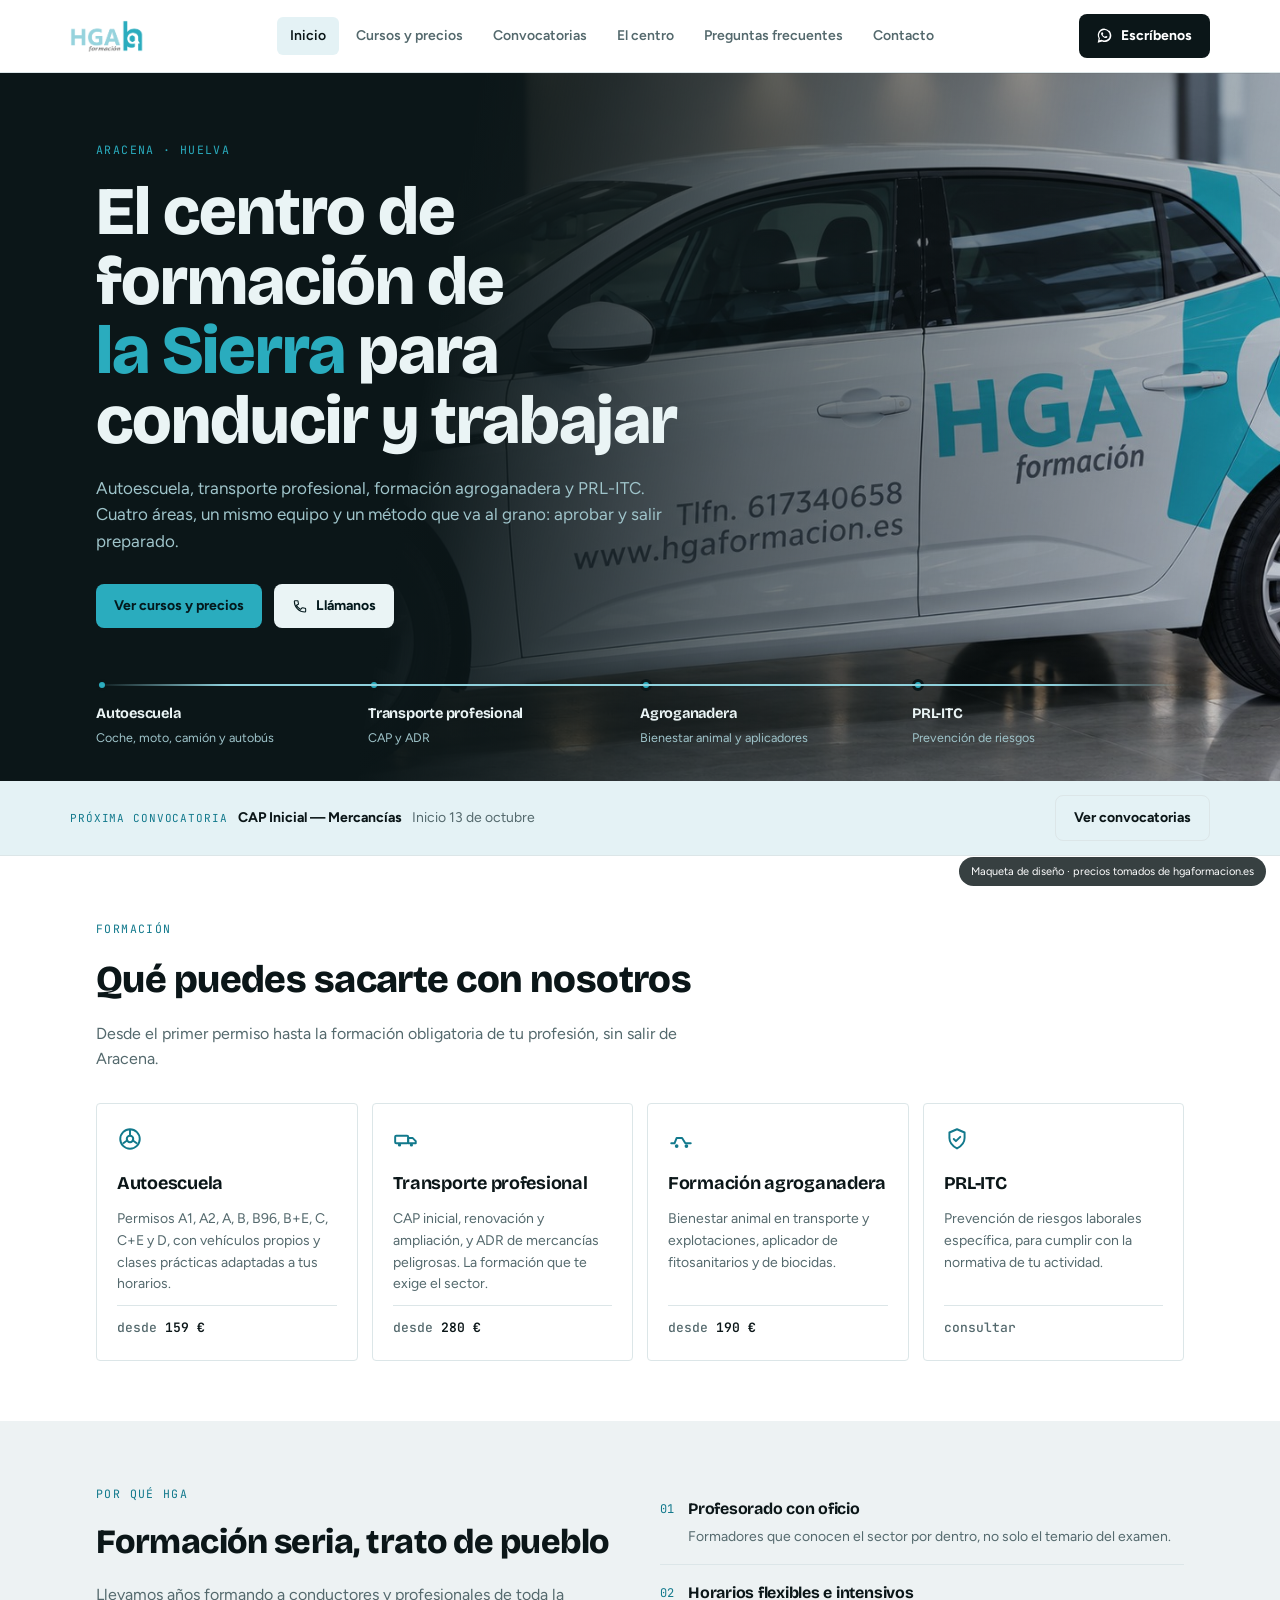
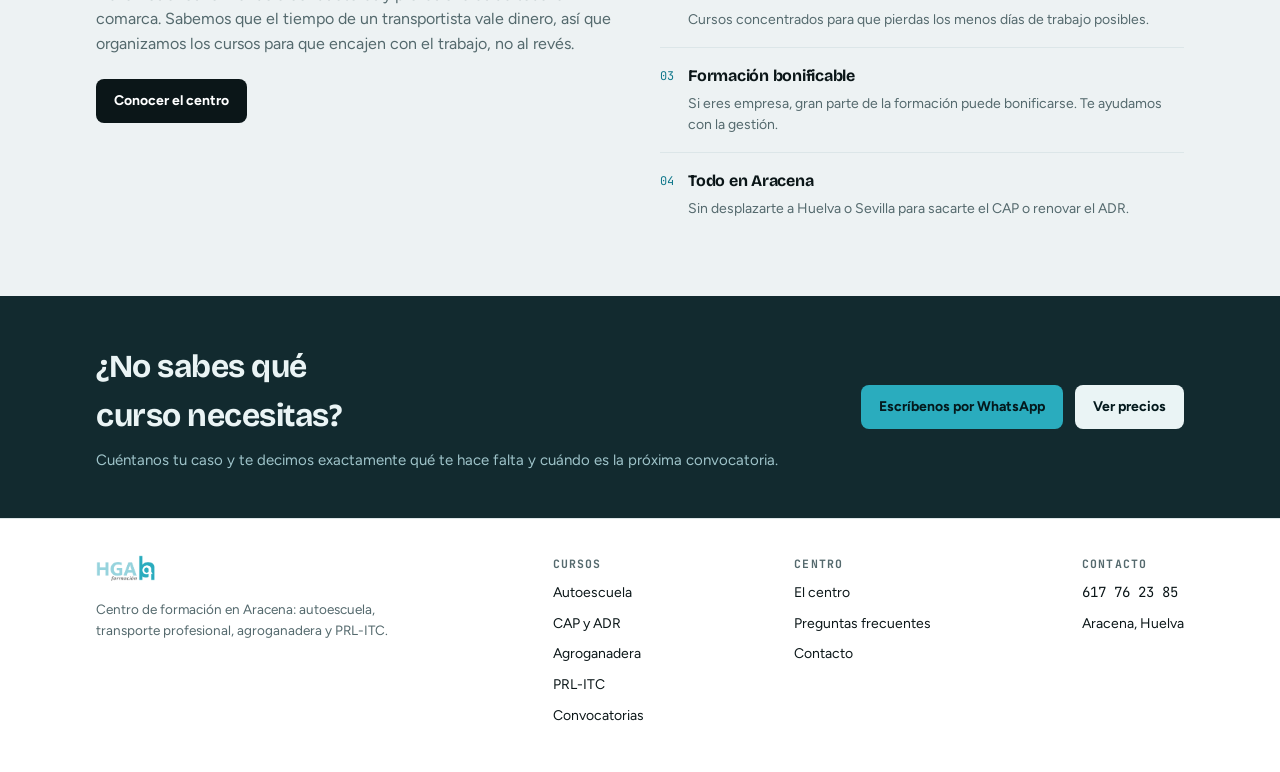
==== commit 489ced1d: "Quitar contador de plazas libres de convocatorias" ====
--- a/index.html
+++ b/index.html
@@ -62,7 +62,7 @@
       <div class="convo-banner-text">
         <span class="k">Próxima convocatoria</span>
         <strong>CAP Inicial — Mercancías</strong>
-        <span class="muted">Inicio 13 de octubre · quedan 6 plazas</span>
+        <span class="muted">Inicio 13 de octubre</span>
       </div>
       <a class="btn btn-line" href="convocatorias.html">Ver convocatorias</a>
     </div>
